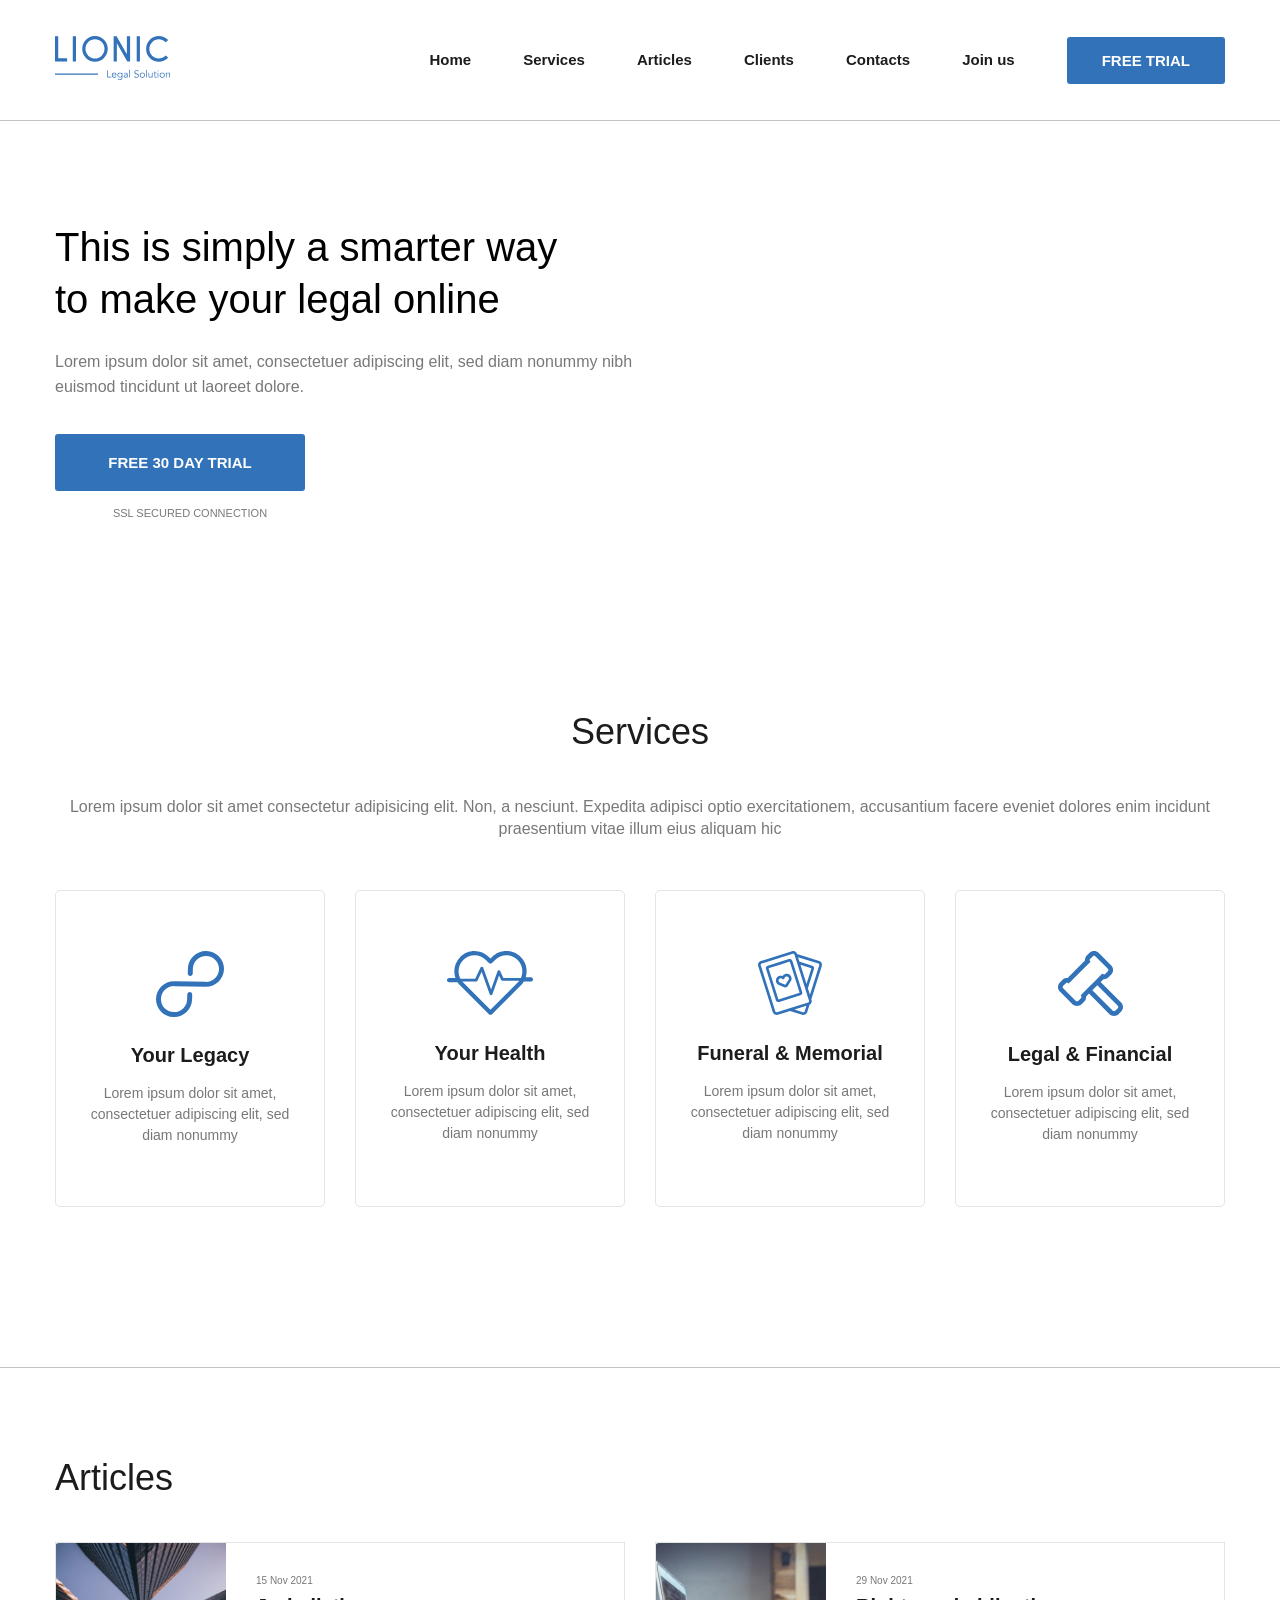
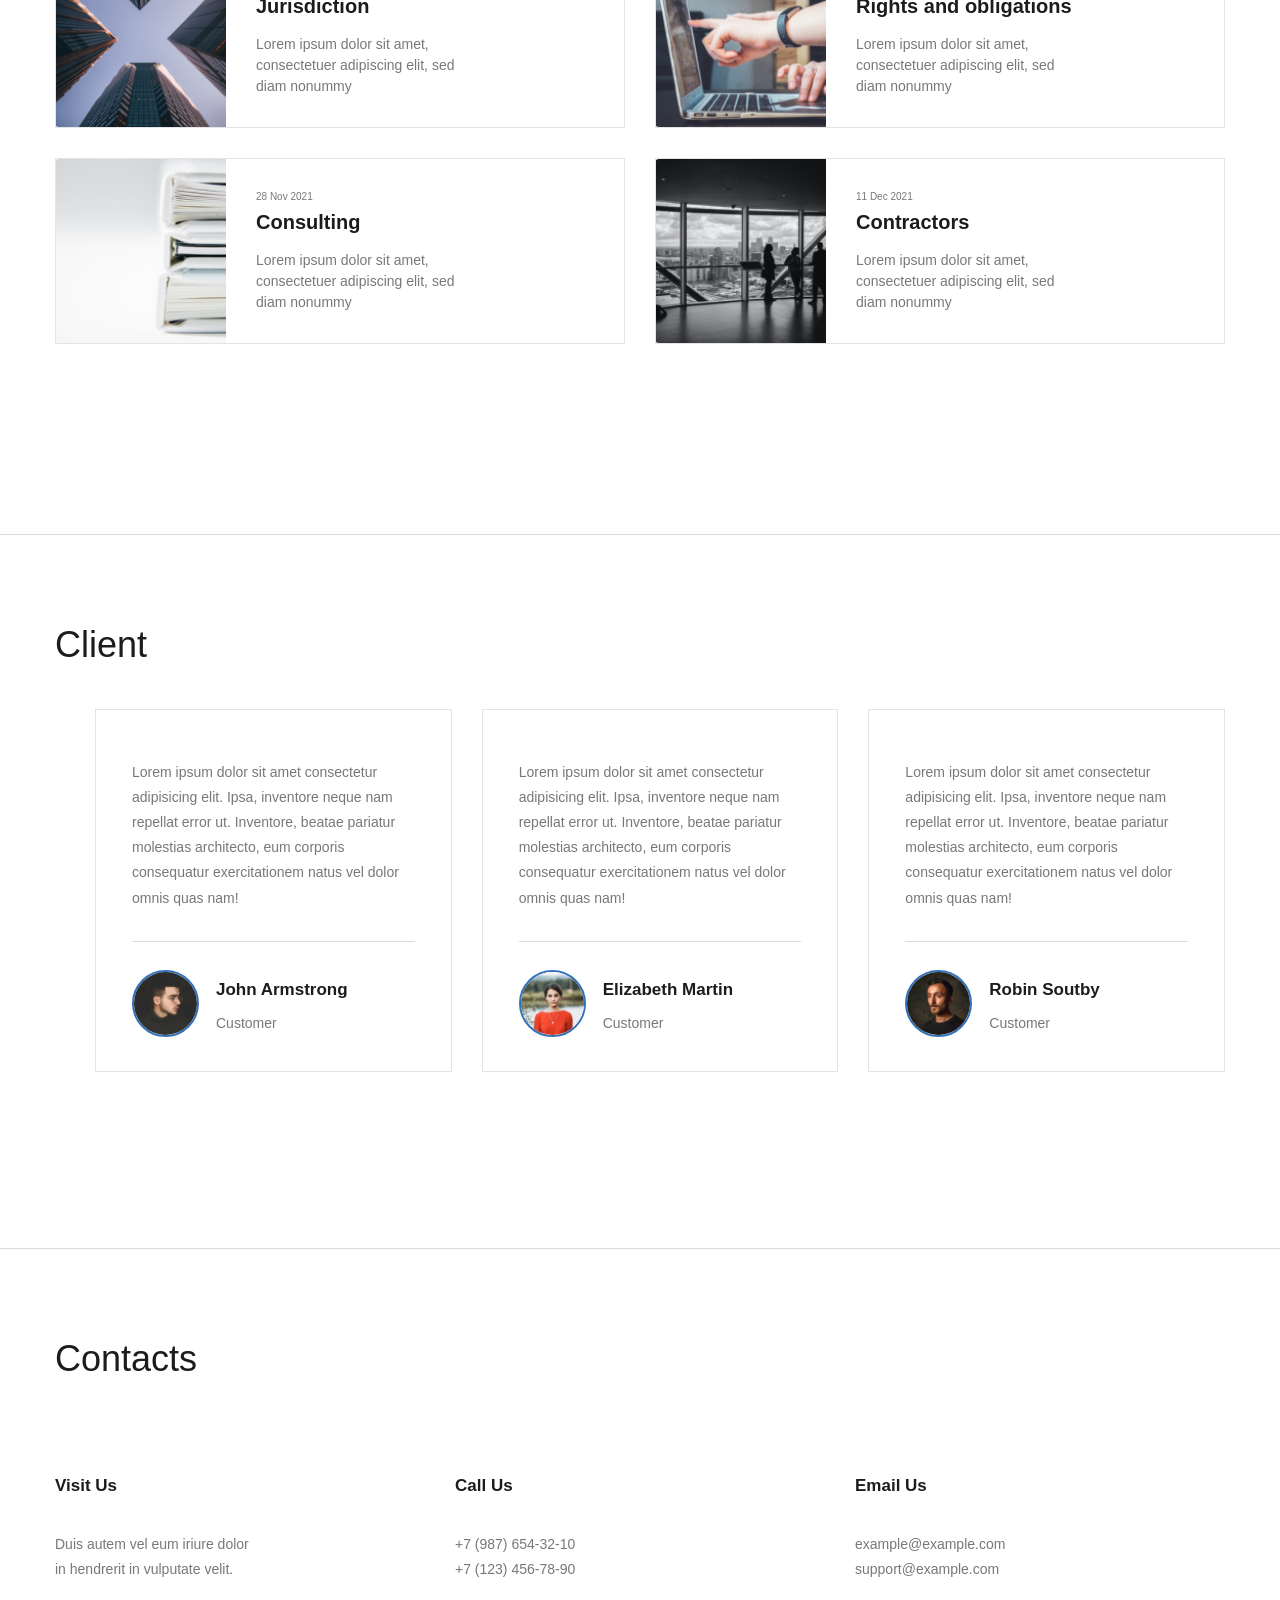
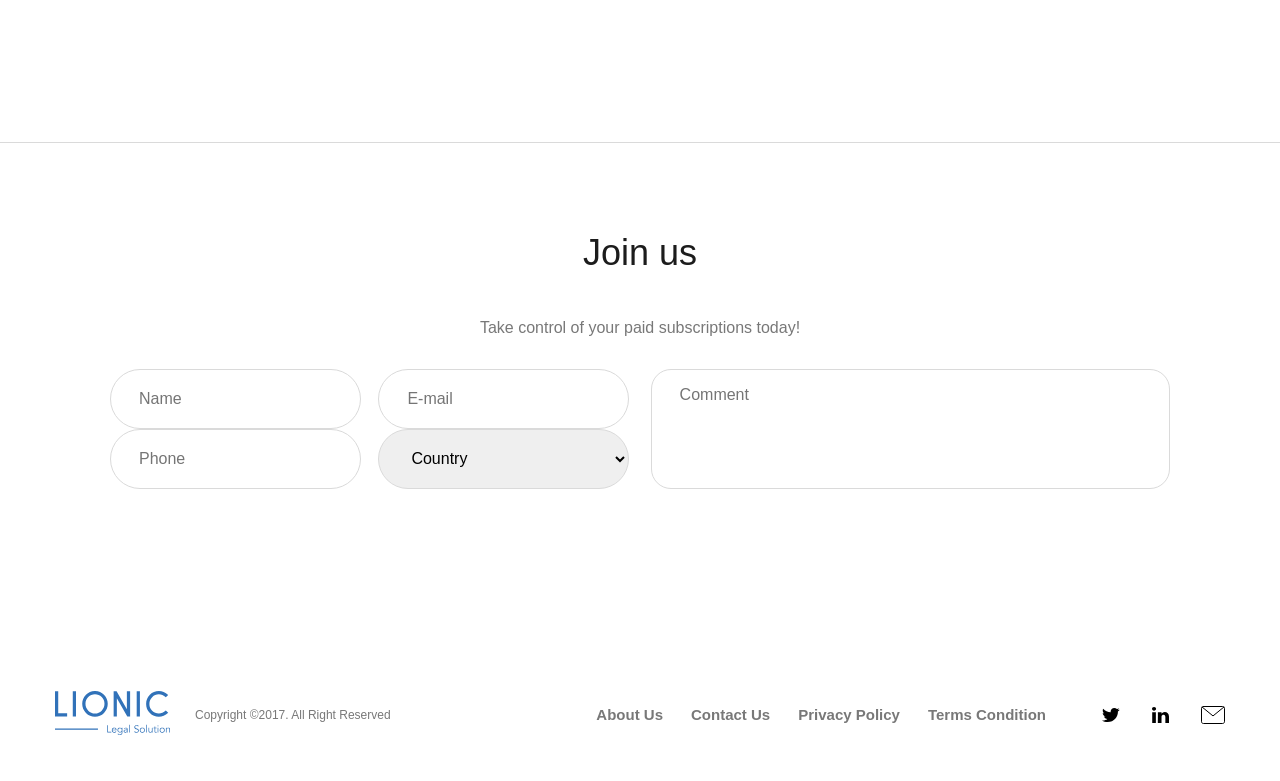
==== Train/index.html @ 3f753e16 "Added train files" ====
<!DOCTYPE html>
<html lang="en">
<head>
    <meta charset="UTF-8">
    <meta http-equiv="X-UA-Compatible" content="IE=edge">
    <meta name="viewport" content="width=device-width, initial-scale=1.0">
    <title>Lionic</title>
    <link rel="stylesheet" href="css/normalize.css">
    <link rel="stylesheet" href="css/style.css">
</head>
<body>
    <header class="header">
        <div class="container flex header-container">
            <a href="#" class="header-logo">
                <img src="img/logo.svg" class="header-logo" alt="logo">
            </a>

            <nav class="header-nav">
                <ul class="header-list list-reset flex">
                    <li class="header-list-item">
                        <a href="#" class="header-link">
                            Home 
                        </a>
                    </li>

                    <li class="header-list-item">
                        <a href="#services" class="header-link">
                            Services
                        </a>
                    </li>

                    <li class="header-list-item">
                        <a href="#articles" class="header-link">
                            Articles
                        </a>
                    </li>

                    <li class="header-list-item">
                        <a href="#clients" class="header-link">
                            Clients 
                        </a>
                    </li>

                    <li class="header-list-item">
                        <a href="#contacts" class="header-link">
                            Contacts 
                        </a>
                    </li>

                    <li class="header-list-item">
                        <a href="#join-us" class="header-link">
                            Join us
                        </a>
                    </li>
                </ul>
            </nav>

            <button class="btn header-btn btn-reset">
                Free trial
            </button>
        </div>
    </header>

    <main class="main">
        <section id="hero" class="hero">
            <div class="container">
                <div class="hero-content flex">
                    <h1 class="hero-title">
                        This is&nbsp;simply a&nbsp;smarter way to&nbsp;make your legal online
                    </h1>

                    <p class="hero-descr">
                        Lorem ipsum dolor sit amet, consectetuer adipiscing elit, sed diam nonummy nibh euismod tincidunt ut&nbsp;laoreet dolore.
                    </p>

                    <div class="hero-wrapper flex">
                        <button class="btn hero-btn btn-reset">
                            FREE 30&nbsp;DAY TRIAL
                        </button>

                        <span class="hero-secure">
                            SSL secured connection
                        </span>
                    </div>
                </div>
            </div>
        </section>

        <section id="services" class="services secttion-offset">
            <div class="container">
                <h2 class="section-title services-title">
                    Services
                </h2>

                <p class="section-descr services-descr">
                    Lorem ipsum dolor sit amet consectetur adipisicing elit. Non, a nesciunt. Expedita adipisci optio exercitationem, accusantium facere eveniet dolores enim incidunt praesentium vitae illum eius aliquam hic
                </p>

                <ul class="list-reset flex services-items">
                    <li class="services-item flex">
                        <svg class="services-item-icon" width="68" height="66" viewBox="0 0 68 66" fill="none" xmlns="http://www.w3.org/2000/svg">
                            <path d="M50.393 0.00398661C40.438 -0.212013 32.146 7.63799 31.9 17.512L31.776 22.483C31.742 23.839 32.833 24.973 34.2 25.003C35.567 25.032 36.713 23.947 36.746 22.591L36.871 17.62C37.049 10.471 43.062 4.77799 50.271 4.93399C57.478 5.09099 63.201 11.038 63.023 18.187C62.844 25.335 56.831 31.029 49.623 30.872L18.5 30.197C8.54499 29.981 0.252987 37.831 0.00698678 47.705C-0.240013 57.579 7.65099 65.78 17.607 65.995C27.562 66.211 35.854 58.362 36.1 48.488L36.223 43.572C36.257 42.215 35.166 41.082 33.799 41.052C32.432 41.022 31.286 42.108 31.252 43.464L31.129 48.38C30.951 55.529 24.938 61.222 17.729 61.066C10.522 60.909 4.79899 54.962 4.97699 47.813C5.15599 40.664 11.169 34.971 18.377 35.127L49.5 35.802C59.456 36.018 67.747 28.169 67.994 18.295C68.24 8.41999 60.349 0.219987 50.394 0.00498661L50.393 0.00398661Z" />
                        </svg>

                        <h3 class="services-item-title">
                            Your Legacy
                        </h3>

                        <p class="services-item-descr">
                            Lorem ipsum dolor sit amet, consectetuer adipiscing elit, sed diam nonummy
                        </p>
                    </li>

                    <li class="services-item flex">
                        <svg class="services-item-icon" width="86" height="64" viewBox="0 0 86 64" fill="none" xmlns="http://www.w3.org/2000/svg">
                            <path d="M79.622 20.272C79.622 22.336 79.316 24.352 78.726 26.27H83.868C85.045 26.27 86 27.227 86 28.406C86 29.586 85.045 30.541 83.868 30.541H77.47C77.268 30.541 77.073 30.513 76.888 30.461C76.0053 31.9743 74.9311 33.3675 73.692 34.606L44.972 63.374C44.7741 63.5725 44.539 63.73 44.2802 63.8375C44.0213 63.9449 43.7438 64.0002 43.4635 64.0002C43.1832 64.0002 42.9057 63.9449 42.6468 63.8375C42.388 63.73 42.1529 63.5725 41.955 63.374L13.233 34.606C12.1963 33.5688 11.2752 32.422 10.486 31.186C10.315 31.23 10.136 31.254 9.95 31.254H2.132C1.85176 31.2537 1.57431 31.1983 1.31551 31.0908C1.0567 30.9833 0.821595 30.8259 0.623621 30.6276C0.425646 30.4292 0.268677 30.1938 0.161676 29.9348C0.0546755 29.6758 -0.000261829 29.3983 9.38171e-07 29.118C9.38171e-07 27.938 0.955001 26.982 2.132 26.982H8.447C5.965 19.861 7.56 11.618 13.233 5.93801C15.1066 4.05015 17.3363 2.55313 19.793 1.5338C22.2497 0.514473 24.8843 -0.00687342 27.544 1.15198e-05C32.95 1.15198e-05 38.034 2.10901 41.856 5.93801L43.463 7.54701L45.07 5.93701C46.9438 4.04921 49.1737 2.55231 51.6306 1.53315C54.0874 0.513987 56.7222 -0.0071368 59.382 1.15198e-05C62.0417 -0.00681806 64.6763 0.514553 67.133 1.53388C69.5896 2.55321 71.8194 4.0502 73.693 5.93801C75.5791 7.8172 77.0741 10.0515 78.0918 12.5117C79.1094 14.972 79.6295 17.6096 79.622 20.272ZM70.678 8.95701C69.1987 7.46697 67.4383 6.28548 65.4989 5.48108C63.5595 4.67667 61.4796 4.26536 59.38 4.27101C57.2807 4.26563 55.2012 4.67706 53.2622 5.48146C51.3231 6.28586 49.563 7.46721 48.084 8.95701L44.969 12.077C44.7713 12.2754 44.5364 12.4329 44.2777 12.5403C44.019 12.6478 43.7416 12.7031 43.4615 12.7031C43.1814 12.7031 42.904 12.6478 42.6453 12.5403C42.3866 12.4329 42.1517 12.2754 41.954 12.077L38.84 8.95701C37.3608 7.46718 35.6005 6.28582 33.6613 5.48142C31.7221 4.67703 29.6424 4.26561 27.543 4.27101C25.4437 4.26546 23.3642 4.67682 21.4251 5.48123C19.486 6.28564 17.7259 7.46708 16.247 8.95701C11.173 14.04 10.232 21.718 13.425 27.763H28.236L33.538 16.479C33.783 15.959 34.277 15.634 34.891 15.663C35.1717 15.6764 35.4421 15.7726 35.6681 15.9396C35.8942 16.1065 36.0657 16.3367 36.161 16.601L44.051 38.487L50.542 20.168C50.6364 19.9007 50.8086 19.6678 51.0365 19.4992C51.2643 19.3306 51.5374 19.2341 51.8206 19.2221C52.1038 19.21 52.3842 19.283 52.6255 19.4316C52.8669 19.5802 53.0583 19.7977 53.175 20.056L56.351 27.051H73.852C76.612 21.125 75.554 13.842 70.677 8.95701H70.678ZM16.248 31.586L43.463 58.844L70.678 31.586C71.2253 31.038 71.7323 30.4512 72.195 29.83H55.736C55.179 29.83 54.373 29.573 54.143 29.064L52.046 24.444L45.404 43.189C45.204 43.755 44.67 44.135 44.069 44.136H44.066C43.466 44.136 42.933 43.76 42.729 43.196L34.653 20.798L30.426 29.794C30.192 30.292 29.99 30.541 29.439 30.541H15.293C15.593 30.901 15.912 31.249 16.248 31.586Z" />
                        </svg>
                            
                        <h3 class="services-item-title">
                            Your Health
                        </h3>

                        <p class="services-item-descr">
                            Lorem ipsum dolor sit amet, consectetuer adipiscing elit, sed diam nonummy
                        </p>
                    </li>

                    <li class="services-item flex">
                        <svg class="services-item-icon" width="64" height="64" viewBox="0 0 64 64" fill="none" xmlns="http://www.w3.org/2000/svg">
                            <path d="M63.8101 15.073L53.3321 48.146L53.5791 48.926C53.7393 49.4264 53.7986 49.9537 53.7536 50.4772C53.7086 51.0008 53.5603 51.5102 53.3171 51.976C52.9241 52.732 52.3171 53.329 51.5701 53.704L51.5611 53.737L49.1941 61.207C48.8722 62.2171 48.1632 63.0585 47.2223 63.5469C46.2815 64.0354 45.1853 64.131 44.1741 63.813L32.0001 59.957L19.8261 63.813C18.8148 64.131 17.7187 64.0354 16.7778 63.5469C15.8369 63.0585 15.1279 62.2171 14.8061 61.207L0.188058 15.074C0.0280711 14.5735 -0.0310613 14.0462 0.0140824 13.5227C0.0592262 12.9991 0.20775 12.4897 0.451058 12.024C0.69167 11.5566 1.02267 11.1416 1.42487 10.8031C1.82706 10.4646 2.29245 10.2093 2.79406 10.052L33.9431 0.187C34.9542 -0.131631 36.0504 -0.0363451 36.9915 0.451969C37.9325 0.940283 38.6415 1.78178 38.9631 2.792L39.0401 3.034C39.0491 3.036 39.0581 3.037 39.0661 3.04L61.2061 10.053C61.7073 10.2103 62.1723 10.4654 62.5743 10.8035C62.9763 11.1417 63.3073 11.5561 63.5481 12.023C64.0401 12.973 64.1331 14.055 63.8101 15.073ZM48.4441 54.75L36.4161 58.559L44.9781 61.271C45.3153 61.3777 45.6811 61.3463 45.9951 61.1835C46.3092 61.0208 46.5458 60.7401 46.6531 60.403L48.4441 54.75ZM51.0371 49.732L36.4211 3.598C36.3142 3.26106 36.078 2.98029 35.7644 2.81736C35.4507 2.65442 35.0852 2.62264 34.7481 2.729L3.60006 12.595C3.26006 12.702 2.98306 12.935 2.81906 13.252C2.73787 13.4073 2.68829 13.5771 2.67319 13.7517C2.65808 13.9263 2.67775 14.1021 2.73106 14.269L17.3471 60.402C17.5691 61.103 18.3201 61.492 19.0211 61.271L31.5611 57.299C31.5891 57.289 31.6171 57.279 31.6461 57.272L50.1691 51.405C50.5091 51.298 50.7861 51.065 50.9491 50.748C51.1141 50.432 51.1451 50.071 51.0371 49.731V49.732ZM48.4971 32.885L53.4461 17.265L42.4451 13.781L48.4971 32.885ZM61.1801 13.25C61.0998 13.0945 60.9896 12.9565 60.8557 12.8439C60.7218 12.7313 60.567 12.6464 60.4001 12.594L40.0231 6.14L41.4691 10.701C41.5571 10.711 41.6451 10.729 41.7321 10.757L54.2501 14.722C54.5841 14.8269 54.894 14.9969 55.1619 15.2223C55.4299 15.4477 55.6505 15.7239 55.8111 16.035C55.9734 16.3456 56.0726 16.6852 56.1028 17.0344C56.133 17.3835 56.0937 17.7352 55.9871 18.069L49.8951 37.297L51.9331 43.731L61.2681 14.267C61.3751 13.927 61.3441 13.567 61.1801 13.25ZM30.9401 23.336C31.5152 23.6323 32.0259 24.0398 32.4425 24.5349C32.8591 25.0299 33.1733 25.6027 33.3671 26.22C33.5725 26.8654 33.633 27.5483 33.5443 28.2198C33.4557 28.8913 33.22 29.535 32.8541 30.105L29.6411 35.126C29.3916 35.5142 29.0489 35.8336 28.6441 36.0552C28.2393 36.2767 27.7855 36.3932 27.3241 36.394C26.9701 36.394 26.6161 36.326 26.2841 36.19L20.7651 33.936C20.1378 33.6806 19.5745 33.29 19.1154 32.792C18.6563 32.2941 18.3127 31.701 18.1091 31.055C17.9119 30.4388 17.8389 29.7897 17.8943 29.1451C17.9498 28.5006 18.1326 27.8734 18.4321 27.3C18.7284 26.7249 19.1359 26.2142 19.631 25.7976C20.126 25.3811 20.6988 25.0668 21.3161 24.873C22.3839 24.5378 23.5338 24.5745 24.5781 24.977C25.1998 24.0462 26.1189 23.3539 27.1851 23.013C27.8013 22.8161 28.4504 22.7433 29.0949 22.7987C29.7394 22.8541 30.3665 23.0368 30.9401 23.336ZM30.8251 27.025C30.7361 26.742 30.5919 26.4795 30.4009 26.2526C30.2098 26.0257 29.9757 25.8389 29.7121 25.703C29.4491 25.5656 29.1615 25.4818 28.8659 25.4564C28.5703 25.431 28.2726 25.4645 27.9901 25.555C27.6178 25.6716 27.2823 25.8833 27.0168 26.1692C26.7513 26.455 26.565 26.8051 26.4761 27.185C26.4221 27.4083 26.3114 27.6139 26.1547 27.7819C25.998 27.9499 25.8006 28.0747 25.5816 28.1441C25.3626 28.2135 25.1294 28.2251 24.9045 28.178C24.6797 28.1309 24.4708 28.0265 24.2981 27.875C24.0064 27.6158 23.6523 27.4371 23.2705 27.3565C22.8888 27.2758 22.4926 27.296 22.1211 27.415C21.838 27.5042 21.5755 27.6487 21.3488 27.8401C21.122 28.0315 20.9355 28.266 20.8001 28.53C20.6627 28.793 20.5789 29.0806 20.5535 29.3762C20.5281 29.6718 20.5616 29.9694 20.6521 30.252C20.8271 30.805 21.2371 31.249 21.7751 31.469L27.2931 33.723C27.3114 33.731 27.3322 33.7317 27.3511 33.725C27.3696 33.7194 27.3856 33.7074 27.3961 33.691L30.6091 28.669C30.9231 28.179 31.0021 27.581 30.8261 27.027L30.8251 27.025ZM44.1721 40.932C44.2788 41.2656 44.3183 41.6171 44.2882 41.966C44.2582 42.315 44.1592 42.6545 43.9971 42.965C43.8365 43.2764 43.6158 43.5529 43.3477 43.7785C43.0796 44.004 42.7694 44.1742 42.4351 44.279L21.2401 50.994C20.5659 51.2062 19.835 51.1426 19.2077 50.817C18.5803 50.4914 18.1076 49.9305 17.8931 49.257L8.01306 18.07C7.90624 17.7362 7.8667 17.3846 7.89674 17.0355C7.92678 16.6863 8.0258 16.3466 8.18806 16.036C8.34862 15.7249 8.56923 15.4487 8.83717 15.2233C9.1051 14.9979 9.41503 14.8279 9.74906 14.723L30.9451 8.009C31.6194 7.79619 32.3506 7.85955 32.9782 8.18519C33.6059 8.51083 34.0788 9.07215 34.2931 9.746L44.1721 40.932ZM41.6301 41.737L31.7501 10.551L21.9781 13.645L10.5531 17.264L20.4331 48.45L41.6301 41.737Z" />
                        </svg>

                        <h3 class="services-item-title">
                            Funeral &amp;&nbsp;Memorial                        
                        </h3>

                        <p class="services-item-descr">
                            Lorem ipsum dolor sit amet, consectetuer adipiscing elit, sed diam nonummy
                        </p>
                    </li>

                    <li class="services-item flex">
                        <svg class="services-item-icon" width="65" height="65" viewBox="0 0 65 65" fill="none" xmlns="http://www.w3.org/2000/svg">
                            <path d="M63.131 51.506C64.3269 52.7045 64.9985 54.3285 64.9985 56.0215C64.9985 57.7146 64.3269 59.3385 63.131 60.537L60.54 63.13C59.9482 63.7249 59.2442 64.1965 58.4689 64.5175C57.6935 64.8385 56.8622 65.0025 56.023 65C55.184 65.0024 54.3529 64.8384 53.5777 64.5174C52.8025 64.1964 52.0987 63.7249 51.507 63.13L30.988 42.613L28.126 45.475C28.2028 46.397 28.077 47.3246 27.7574 48.1928C27.4378 49.061 26.9322 49.8488 26.276 50.501L23.55 53.227C22.9583 53.8218 22.2545 54.2934 21.4793 54.6143C20.7042 54.9353 19.873 55.0994 19.034 55.097C18.1952 55.0993 17.3642 54.9352 16.5892 54.6142C15.8142 54.2932 15.1106 53.8217 14.519 53.227L1.86503 40.575C0.66925 39.3767 -0.00231934 37.7529 -0.00231934 36.06C-0.00231934 34.3671 0.66925 32.7434 1.86503 31.545L4.59103 28.819C5.24326 28.1629 6.03107 27.6573 6.89928 27.3377C7.76748 27.0182 8.69507 26.8923 9.61703 26.969L26.97 9.61902C26.8953 8.69769 27.0219 7.77112 27.341 6.90358C27.6601 6.03605 28.1641 5.24832 28.818 4.59502L31.543 1.87002C32.1347 1.27539 32.8383 0.803958 33.6133 0.48298C34.3883 0.162003 35.2192 -0.00214761 36.058 2.1214e-05C37.764 2.1214e-05 39.368 0.664021 40.574 1.87002L53.227 14.522C54.4226 15.7205 55.094 17.3442 55.094 19.037C55.094 20.7298 54.4226 22.3536 53.227 23.552L50.502 26.278C49.8497 26.9342 49.0617 27.4398 48.1933 27.7594C47.3249 28.079 46.3972 28.2048 45.475 28.128L42.613 30.99L63.131 51.506ZM31.164 35.784L35.783 31.165L39.243 27.705L44.398 22.551L44.798 22.951C45.126 23.279 45.556 23.443 45.986 23.443C46.416 23.443 46.846 23.279 47.175 22.951L49.9 20.226C50.0561 20.07 50.1798 19.8848 50.2643 19.681C50.3487 19.4771 50.3922 19.2587 50.3922 19.038C50.3922 18.8174 50.3487 18.5989 50.2643 18.3951C50.1798 18.1912 50.0561 18.006 49.9 17.85L37.246 5.19702C37.0901 5.04084 36.905 4.91699 36.7011 4.83256C36.4972 4.74813 36.2787 4.70479 36.058 4.70502C35.628 4.70502 35.198 4.86902 34.87 5.19702L32.144 7.92202C31.9879 8.07804 31.864 8.26332 31.7794 8.46725C31.6949 8.67118 31.6514 8.88977 31.6514 9.11052C31.6514 9.33128 31.6949 9.54987 31.7794 9.7538C31.864 9.95773 31.9879 10.143 32.144 10.299L32.544 10.699L10.694 32.546L10.294 32.146C10.1381 31.9898 9.95296 31.866 9.74909 31.7816C9.54523 31.6971 9.32669 31.6538 9.10603 31.654C8.67603 31.654 8.24603 31.818 7.91803 32.146L5.19303 34.87C5.03701 35.026 4.91325 35.2112 4.82881 35.4151C4.74437 35.6189 4.70091 35.8374 4.70091 36.058C4.70091 36.2787 4.74437 36.4971 4.82881 36.701C4.91325 36.9048 5.03701 37.09 5.19303 37.246L17.846 49.9C18.174 50.228 18.604 50.392 19.034 50.392C19.464 50.392 19.894 50.228 20.223 49.9L22.948 47.175C23.1042 47.019 23.2281 46.8337 23.3126 46.6298C23.3971 46.4259 23.4407 46.2073 23.4407 45.9865C23.4407 45.7658 23.3971 45.5472 23.3126 45.3433C23.2281 45.1393 23.1042 44.954 22.948 44.798L22.548 44.398L27.703 39.244L31.164 35.784ZM59.804 54.834L39.285 34.317L34.315 39.287L54.835 59.803C55.162 60.131 55.593 60.295 56.023 60.295C56.453 60.295 56.883 60.131 57.211 59.803L59.804 57.21C59.9601 57.054 60.0838 56.8688 60.1683 56.665C60.2527 56.4611 60.2962 56.2427 60.2962 56.022C60.2962 55.8014 60.2527 55.5829 60.1683 55.3791C60.0838 55.1752 59.9601 54.99 59.804 54.834Z" />
                        </svg>

                        <h3 class="services-item-title">
                            Legal &amp;&nbsp;Financial                        
                        </h3>

                        <p class="services-item-descr">
                            Lorem ipsum dolor sit amet, consectetuer adipiscing elit, sed diam nonummy
                        </p>
                    </li>
                </ul>
            </div>
        </section>

        <section id="articles" class="articles section-offset">
            <div class="container">
                <h2 class="section-title articles-title">
                    Articles
                </h2>
                <ul class="articles-list list-reset flex">
                    <li class="articles-item">
                        <article class="blog-preview flex">
                            <a href="#" class="blog-preview-link">
                                <img src="img/blog-1.jpg" alt="Blog photo 1" class="blog-preview-image">
                                <div class="blog-preview-text">
                                    <time class="blog-preview-time" datetime="2021-11-15 19:30">
                                        15 Nov 2021
                                    </time>
                                    <h3 class="blog-review-title">
                                        Jurisdiction
                                    </h3>
                                    <p class="blog-review-desc">
                                        Lorem ipsum dolor sit amet, consectetuer adipiscing elit, sed diam nonummy
                                    </p>
                                </div>
                            </a>
                        </article>
                    </li>

                    <li class="articles-item">
                        <article class="blog-preview flex">
                            <a href="#" class="blog-preview-link">
                                <img src="img/blog-2.jpg" alt="Blog photo 2" class="blog-preview-image">
                                <div class="blog-preview-text">
                                    <time class="blog-preview-time" datetime="2021-11-15 19:30">
                                        29 Nov 2021
                                    </time>
                                    <h3 class="blog-review-title">
                                        Rights and obligations
                                    </h3>
                                    <p class="blog-review-desc">
                                        Lorem ipsum dolor sit amet, consectetuer adipiscing elit, sed diam nonummy
                                    </p>
                                </div>
                            </a>
                        </article>
                    </li>

                    <li class="articles-item">
                        <article class="blog-preview flex">
                            <a href="#" class="blog-preview-link">                  
                                <img src="img/blog-3.jpg" alt="Blog photo 3" class="blog-preview-image">
                                <div class="blog-preview-text">
                                    <time class="blog-preview-time" datetime="2021-11-15 19:30">
                                        28 Nov 2021
                                    </time>
                                    <h3 class="blog-review-title">
                                        Consulting
                                    </h3>
                                    <p class="blog-review-desc">
                                        Lorem ipsum dolor sit amet, consectetuer adipiscing elit, sed diam nonummy
                                    </p>
                                </div>
                            </a>
                        </article>
                    </li>

                    <li class="articles-item">
                        <article class="blog-preview flex">
                            <a href="#" class="blog-preview-link">
                                <img src="img/blog-4.jpg" alt="Blog photo 4" class="blog-preview-image">
                                <div class="blog-preview-text">
                                    <time class="blog-preview-time" datetime="2021-11-15 19:30">
                                        11 Dec 2021 
                                    </time>
                                    <h3 class="blog-review-title">
                                        Contractors
                                    </h3>
                                    <p class="blog-review-desc">
                                        Lorem ipsum dolor sit amet, consectetuer adipiscing elit, sed diam nonummy
                                    </p>
                                </div>
                            </a>
                        </article>
                    </li>
                </ul>
            </div>
        </section>

        <section id="clients" class="clients section-offset">
        <div class="container">
            <h2 class="section-title clients-title">
                Client
            </h2>

            <ul class="clients-list flex">
                <li class="clients-item flex">
                    <p class="clients-item-descr">
                        Lorem ipsum dolor sit amet consectetur adipisicing elit. Ipsa, inventore neque nam repellat error ut. Inventore, beatae pariatur molestias architecto, eum corporis consequatur exercitationem natus vel dolor omnis quas nam!
                    </p>
                    <div class="clients-user flex">
                        <div class="clients-avatar">
                            <img src="img/clients-1.jpg" alt="John Armstrong">
                        </div>
                        <div class="clients-text">
                            <div class="clients-name">
                                John Armstrong
                            </div>
                            <span class="clients-post">
                                Customer
                            </span>
                        </div>
                    </div>
                </li>

                <li class="clients-item flex">
                    <p class="clients-item-descr">
                        Lorem ipsum dolor sit amet consectetur adipisicing elit. Ipsa, inventore neque nam repellat error ut. Inventore, beatae pariatur molestias architecto, eum corporis consequatur exercitationem natus vel dolor omnis quas nam!
                    </p>
                    <div class="clients-user flex">
                        <div class="clients-avatar">
                            <img src="img/clients-2.jpg" alt="Elizabeth Martin">
                        </div>
                        <div class="clients-text">
                            <div class="clients-name">
                                Elizabeth Martin
                            </div>
                            <span class="clients-post">
                                Customer
                            </span>
                        </div>
                    </div>
                </li>

                <li class="clients-item flex">
                    <p class="clients-item-descr">
                        Lorem ipsum dolor sit amet consectetur adipisicing elit. Ipsa, inventore neque nam repellat error ut. Inventore, beatae pariatur molestias architecto, eum corporis consequatur exercitationem natus vel dolor omnis quas nam!
                    </p>
                    <div class="clients-user flex">
                        <div class="clients-avatar">
                            <img src="img/clients-3.jpg" alt="Robin Soutby">
                        </div>
                        <div class="clients-text">
                            <div class="clients-name">
                                Robin Soutby
                            </div>
                            <span class="clients-post">
                                Customer
                            </span>
                        </div>
                    </div>
                </li>
            </ul>
        </div>
        </section>

        <section id="contacts" class="contacts section-offset">
            <div class="container">
                <h2 class="section-title contacts-title">
                    Contacts
                </h2>
                <address class="contacts-address">
                    <ul class="contact-list list-reset flex">
                        <li class="contacts-item contacts-item-address flex"> 
                            <strong class="contacts-item-caption">
                                Visit Us 
                            </strong>
                            <p class="contacts-item-text">
                                Duis autem vel eum iriure dolor in&nbsp;hendrerit in&nbsp;vulputate velit.
                            </p>
                        </li>

                        <li class="contacts-item contacts-item-phone flex"> 
                            <strong class="contacts-item-caption">
                                Call Us
                            </strong>
                            <a href="tel:+79876543210" class="contacts-item-link">
                                +7 (987) 654-32-10
                            </a>
                            <a href="tel:+71234567890" class="contacts-item-link">
                                +7 (123) 456-78-90
                            </a>
                        </li>

                        <li class="contacts-item contacts-item-mail flex"> 
                            <strong class="contacts-item-caption">
                                Email Us
                            </strong>
                            <a href="mailto:example@example.com" class="contacts-item-link">
                                example@example.com
                            </a>
                            <a href="mailto:support@example.com" class="contacts-item-link">
                                support@example.com
                            </a>
                        </li>
                    </ul>
                </address>
            </div>
        </section>

        <section id="join-us" class="join-us section-offset">
            <div class="container">
                <h2 class="section-title join-us-title">Join us</h2>
                <p class="section-descr join-us-descr">Take control of your paid subscriptions today!</p>
                <form action="https://jsonplaceholder.typicode.com/posts" method="POST" class="form">
                    <div class="form-top">
                        <div class="form-left">
                            <input class="form-input" type="text" name="name" placeholder="Name" required>
                            <input class="form-input" type="email" name="email" placeholder="E-mail" required>
                            <input class="form-input" type="tel" name="phone" placeholder="Phone" required>
                            <select class="form-select" name="country">
                                <option value="Country" disabled selected>Country</option>
                                <option value="United Kingdom"> United Kingdom</option>
                                <option value="United States">United States</option>
                                <option value="France">France</option>
                                <option value="Germany">Germany</option>
                                <option value="Spain">Spain</option>
                                <option value="Estonia">Estonia</option>
                            </select>
                        </div>
                        <div class="form-right">
                            <textarea class="form-textarea" name="comment" placeholder="Comment"></textarea>
                        </div>
                    </div>
                </form>
            </div>
        </section>
    </main>

    <footer class="footer">
        <div class="container flex footer-container"> 
            <a href="#" class="footer-logo-link">
                <img src="img/logo.svg" class="footer-logo-img" alt="logo">
            </a>
            <small class="footer-copyright">Copyright &copy;2017. All Right Reserved</small>
            <nav class="footer-nav">
            <ul class="footer-list list-reset flex">
                <li class="footer-list-item">
                    <a href="#" class="footer-list-link">
                        About Us
                    </a>
                </li>

                <li class="footer-list-item">
                    <a href="#contacts" class="footer-list-link">
                        Contact Us
                    </a>
                </li>

                <li class="footer-list-item">
                    <a href="#" class="footer-list-link">
                        Privacy Policy
                    </a>
                </li>

                <li class="footer-list-item">
                    <a href="#" class="footer-list-link">
                        Terms Condition
                    </a>
                </li>
            </ul>
            </nav>
            <img src="img/twitter-logo.svg" alt="Twitter Logo" class="footer-contacts-logo">
            <img src="img/linkedin-logo.svg" alt="Linkedin Logo" class="footer-contacts-logo">
            <img src="img/mail-logo.svg" alt="Mail Logo" class="footer-contacts-logo">
        </div>
    </footer>
</body>
</html>
---- Train/css/style.css ----
html{
    box-sizing: border-box;
}

*,
*::before,
*::after{
    box-sizing: inherit;
}

a {
    color: inherit;
    text-decoration: none;
}

img{
    max-width: 100%;
}

@font-face {
    font-family: "OpenSans";
    src: local("OpenSans-Regular"), 
        url("/fonts/OpenSansRegular.woff") format("woff"),
        url("/fonts/OpenSansRegular.woff2") format("woff2");
    font-weight: 400;
    font-style: normal;
    font-display: swap;
}

@font-face {
    font-family: "OpenSans";
    src: local("OpenSans-Light"), 
        url("/fonts/OpenSansLight.woff") format("woff"),
        url("/fonts/OpenSansLight.woff2") format("woff2");
    font-weight: 300;
    font-style: normal;
    font-display: swap;
}

@font-face {
    font-family: "OpenSans";
    src: local("OpenSans-SemiBold"), 
        url("/fonts/OpenSansSemiBold.woff") format("woff"),
        url("/fonts/OpenSansSemiBold.woff2") format("woff2");
    font-weight: 600;
    font-style: normal;
    font-display: swap;
}

body{
    min-width: 1200px;
    font-family: "OpenSans", sans-serif;
    font-weight: 400;
}

.list-reset{
    margin: 0;
    padding: 0;
    list-style: none;
}

.btn-reset{
    padding: 0;
    border: 0;
    background-color: transparent;
    cursor: pointer;
}

.flex{
    display: flex;
}

.container{
    width: 1200px;
    padding: 0 15px;
    margin: 0 auto;
}

.section-title{
    margin: 0;
    margin-bottom: 40px;
    font-size: 36px;
    font-weight: 300;
    line-height: 130%;
    color: #1c1c1c;
}

.section-descr{
    margin: 0;
    margin-bottom: 50px;
    font-size: 16px;
    line-height: 22px;
    color: #787878;
}

.section-offset{
    padding-top: 87px;
    padding-bottom: 160px;
}

.header{
    padding: 36px 0;
    border-bottom: 1px solid #c4c4c4;
    background-color: #fff;
}

.header-link{
    position: relative;
    font-weight: 600;
    color: #1c1c1c;
    font-size: 15px;
}

.header-link:focus{
    outline: 1px solid #71A7E2;
    outline-offset: 2px;
}

.header-link:hover{
    color: #71A7E2;
}

.header-link::after{
    content: "";
    position: absolute;
    left: 0;
    bottom: 0;
    width: 100%;
    height: 2px;
    background-color: #3474BA;
    opacity: 0;
}

.header-link:active{
    color: #3172b9;
    outline: none;
}

.header-link:active::after{
    opacity: 1;
}

.header-container{
    align-items: center;
}

.header-logo{
    margin-right: auto;
}

.header-nav{
    margin-right: 52px;
}

.header-list-item:not(:last-child){
    margin-right: 52px;
}

.btn{
    position: relative;
    outline: none;
    font-weight: 600;
    font-size: 15px;
    text-transform: uppercase;
    padding: 15px 35px;
    background-color: #3172b9;
    color: #fff;
    border-radius: 3px;
}

.btn::after{
    content: "";
    position: absolute;
    top: -3px;
    left: -3px;
    right: -3px;
    bottom: -3px;
    border-radius: inherit;
    border: 1px solid #3172b9;
    outline: none;
    opacity: 0;
}

.btn:focus::after{
    opacity: 1;
}

.btn:hover{
    background-color: #71A7E2;
}

.btn:active{
    background-color: #0E3B6C;
}

.btn:active::after{
    opacity: 0;
}

.hero{
    padding: 100px 0;
    background-image: url("/img/hero-1.png");
    background-repeat: no-repeat;
    background-size: cover;
    margin-bottom: 87px;
}

.hero-content{
    max-width: 50%;
    flex-direction: column;
    align-items: flex-start;
}

.hero-title{
    margin: 0;
    margin-bottom: 25px;
    font-weight: 300;
    font-size: 40px;
    line-height: 130%;
}

.hero-descr{
    margin: 0;
    margin-bottom: 34px;
    font-size: 16px;
    line-height: 155%;
    color: #787878;
}

.hero-wrapper{
    flex-direction: column;
    align-items: center;
}

.hero-btn{
    margin-bottom: 14px;
    min-width: 250px;
    padding-top: 20px;
    padding-bottom: 20px;
    margin-bottom: 14px;
}

.hero-secure{
    font-size: 11px;
    line-height: 155%;
    color: #787878;
    text-transform: uppercase;
    background-image: url('/img/secure.svg');
    background-size: 14px 17px;
    background-repeat: no-repeat;
    background-position: left center;
    padding-left: 20px;
}

.services{
    border-bottom: 1px solid #c4c4c4;
}

.services-title{
    text-align: center;
}

.services-descr{
    text-align: center;
}

.services-items{
    margin-bottom: 160px;
}

.services-item{
    flex-direction: column;
    align-items: center;
    padding: 60px 30px;
    width: 270px;
    border: 1px solid #e4e4e4;
    border-radius: 5px;
}

.services-item:hover{
    border-color: #3172b9;
    background-color: #3172b9;
}

.services-item:not(:nth-child(4n)) {
    margin-right: 30px;
}

.services-item-icon{
    fill: #3172b9;
    margin-bottom: 25px;
}

.services-item:hover .services-item-icon{
    fill: #ffff;
}

.services-item-title{
    margin: 0;
    margin-bottom: 15px;
    font-weight: 600;
    font-size: 20px;
    line-height: 130%;
    color: #1c1c1c;
}

.services-item:hover .services-item-title{
    color: #fff;
}

.services-item-descr{
    margin: 0;
    text-align: center;
    font-weight: 400;
    font-size: 14px;
    line-height: 150%;
    color: #787878;
}

.services-item:hover .services-item-descr{
    color: #fff;
}

.articles{
    border-bottom: 1px solid #dadada;
}

.articles-list{
    flex-wrap: wrap;
}

.articles-item{
    width: 570px;
    margin-bottom: 30px;
}

.articles-item:not(:nth-child(2n)){
    margin-right: 30px;
}

.blog-preview{
    overflow: hidden;
    border: 1px solid #e4e4e4;
}

.blog-preview-image{
    object-fit: cover;
}

.blog-preview-text{
    padding: 30px;
}

.blog-preview-time{
    display: block;
    margin-bottom: 5px;
    font-size: 10px;
    line-height: 150%;
    color: #787878;
}

.blog-review-title{
    margin: 0;
    margin-bottom: 15px;
    font-size: 20px;
    line-height: 130%;
    color: #1c1c1c;
}

.blog-review-desc{
    margin: 0;
    font-size: 14px;
    line-height: 150%;
    color: #787878;
    max-width: 210px;
}

.blog-preview-link{
    display: flex;
    position: relative;
    width: 100%;
}

.blog-preview-link:focus{
    background-color: #71A7E2;
}

.blog-preview-link:focus .blog-review-title{
    color: #fff;
}

.blog-preview-link:focus .blog-review-desc{
    color: #fff;
}

.blog-preview-link:focus .blog-preview-time{
    color: #fff;
}

.blog-preview-link:hover{
    background-color: #3172b9;
}

.blog-preview-link:hover .blog-review-title{
    color: #fff;
}

.blog-preview-link:hover .blog-review-desc{
    color: #fff;
}

.blog-preview-link:hover .blog-preview-time{
    color: #fff;
}

.blog-preview-link:active{
    background-color: #0E3B6C;
}

.blog-preview-link:active .blog-review-title{
    color: #fff;
}

.blog-preview-link:active .blog-review-desc{
    color: #fff;
}

.blog-preview-link:active .blog-preview-time{
    color: #fff;
}

.clients{
    border-bottom: 1px solid #dadada;
}

.clients-item{
    flex-direction: column;
    width: 370px;
    padding: 50px 36px;
    padding-bottom: 30px;
    border: 1px solid #e4e4e4
}

.clients-item:not(:nth-child(3n)){
    margin-right: 30px;
}

.clients-item-descr{
    margin: 0;
    margin-bottom: 30px;
    font-size: 14px;
    line-height: 180%;
    color: #787878;
}

.clients-user{
    margin-top: auto;
    align-items: center;
    border-top: 1px solid #dadada;
    width: 100%;
    padding-top: 28px;
}

.clients-avatar img{
    width: 100%;
    height: 100%;
    border-radius: 100%;
    border: 2px solid #3172b9;
}

.clients-avatar{
    flex-shrink: 0;
    width: 67px;
    margin-right: 17px;
}

.clients-name{
    margin-bottom: 5px;
    font-size: 17px;
    font-weight: 600;
    line-height: 180%;
    color: #1c1c1c;
}

.clients-post{
    font-size: 14px;
    line-height: 180%;
    color: #787878;
}

.contacts{
    border-bottom: 1px solid #dadada;
}

.contacts-address{
    font-style: normal;
}

.contacts-item{
    flex-direction: column;
    width: 370px;
    background-position: left top;
    background-repeat: no-repeat;
    background-size: 29px 29px;
    padding-top: 48px;
}

.contacts-item-address{
    background-image: url('/img/location.svg');
}

.contacts-item-phone{
    background-image: url('/img/phone.svg');
}

.contacts-item-mail{
    background-image: url('/img/mail-logo-black.svg');
}

.contacts-item:not(:nth-child(3n)){
    margin-right: 30px;
}

.contacts-item-caption{
    margin-bottom: 30px;
    font-weight: 600;
    font-size: 17px;
    line-height: 180%;
    color: #1c1c1c;
}

.contacts-item-text{
    margin: 0;
    max-width: 214px;
    font-weight: 400;
    font-size: 14px;
    line-height: 180%;
    color: #787878;
}

.contacts-item-link{
    font-weight: 400;
    font-size: 14px;
    line-height: 180%;
    color: #787878;
}

.contacts-item-link:focus{
    outline: 1px solid #71A7E2;
}

.contacts-item-link:hover{
    color: #71A7E2;
}

.contacts-item-link:active{
    outline: none;
    color: #0E3B6C;
}

.join-us-title{
    text-align: center;
}

.join-us-descr{
    text-align: center;
    margin-bottom: 30px;
}

.form{
    padding-left: 55px;
    padding-right: 55px;
}

.form-input{
    border: 1px solid #dadada;
    border-radius: 50px;
    box-sizing: border-box;
    padding: 16px 28px;
    width: 251px;
    height: 60px;
}

.form-input:focus{
    outline: none;
    border-color: #71A7E2;
    background-color: rgba(113, 167, 226, 0.2);
}

.form-input:hover{
    border-color: #71A7E2;
}

.form-input:active{
    border-color: #0E3B6C;
}

.form-select{
    border: 1px solid #dadada;
    border-radius: 50px;
    box-sizing: border-box;
    padding: 16px 28px;
    width: 251px;
    height: 60px;
}

.form-textarea{
    border: 1px solid #dadada;
    box-sizing: border-box;
    border-radius: 20px;
    resize: none;
    padding: 16px 28px;
    width: 100%;
    height: 100%;
}

.form-top{
    display: flex;
    justify-content: space-between;
}

.form-right{
    width: 49%;
}

.form-left{
    width: 49%;
    display: flex;
    flex-wrap: wrap;
    justify-content: space-between;
}

.footer{
    padding: 42px 0;
}

.footer-container{
    align-items: center;
}

.footer-logo-link{
    margin-right: 25px;
}

.footer-copyright{
    margin-right: auto;
    font-weight: 400;
    font-size: 12px;
    line-height: 16px;
    color: #787878 ;
}

.footer-list-item{
    margin-right: 28px;
    font-weight: 600;
    font-size: 15px;
    line-height: 20px;
    color: #787878;
}

.footer-list-item:last-child{
    margin-right: 56px;
}

.footer-contacts-logo:not(:last-child){
    margin-right: 32px;
}
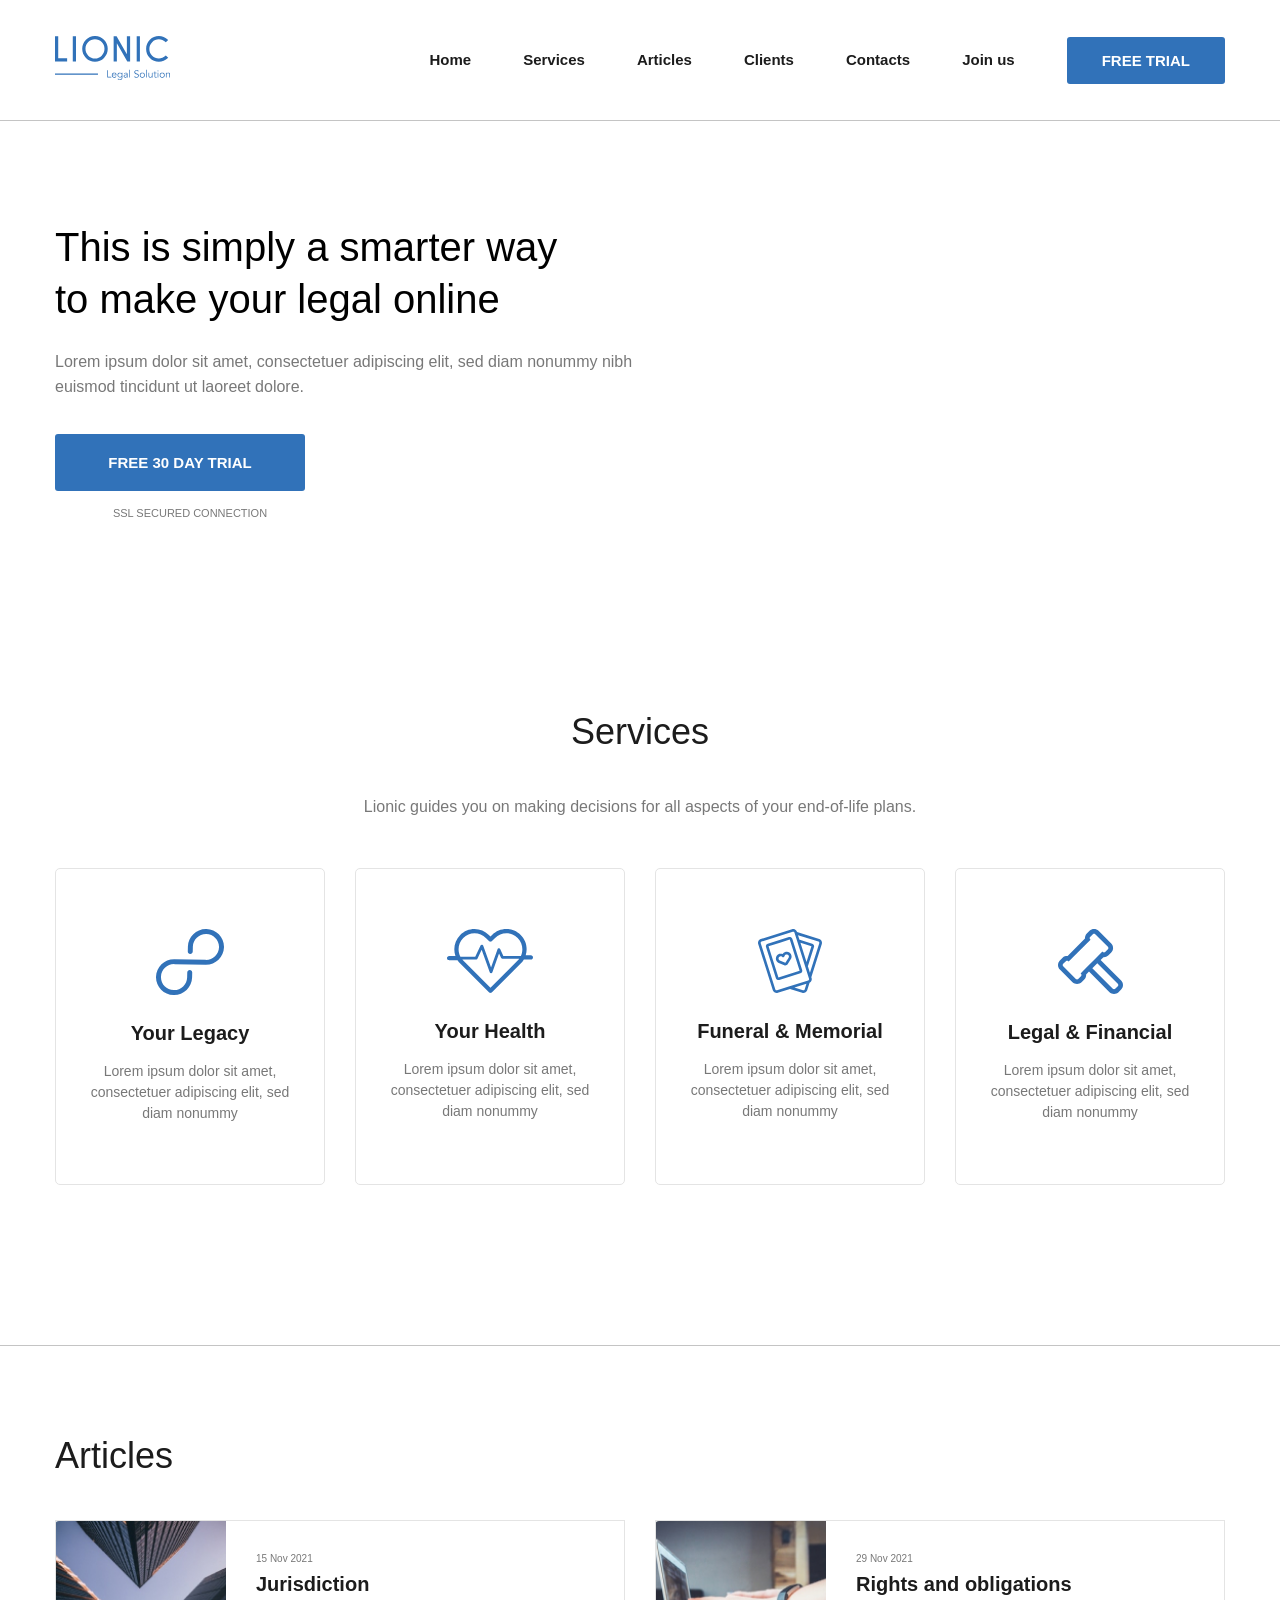
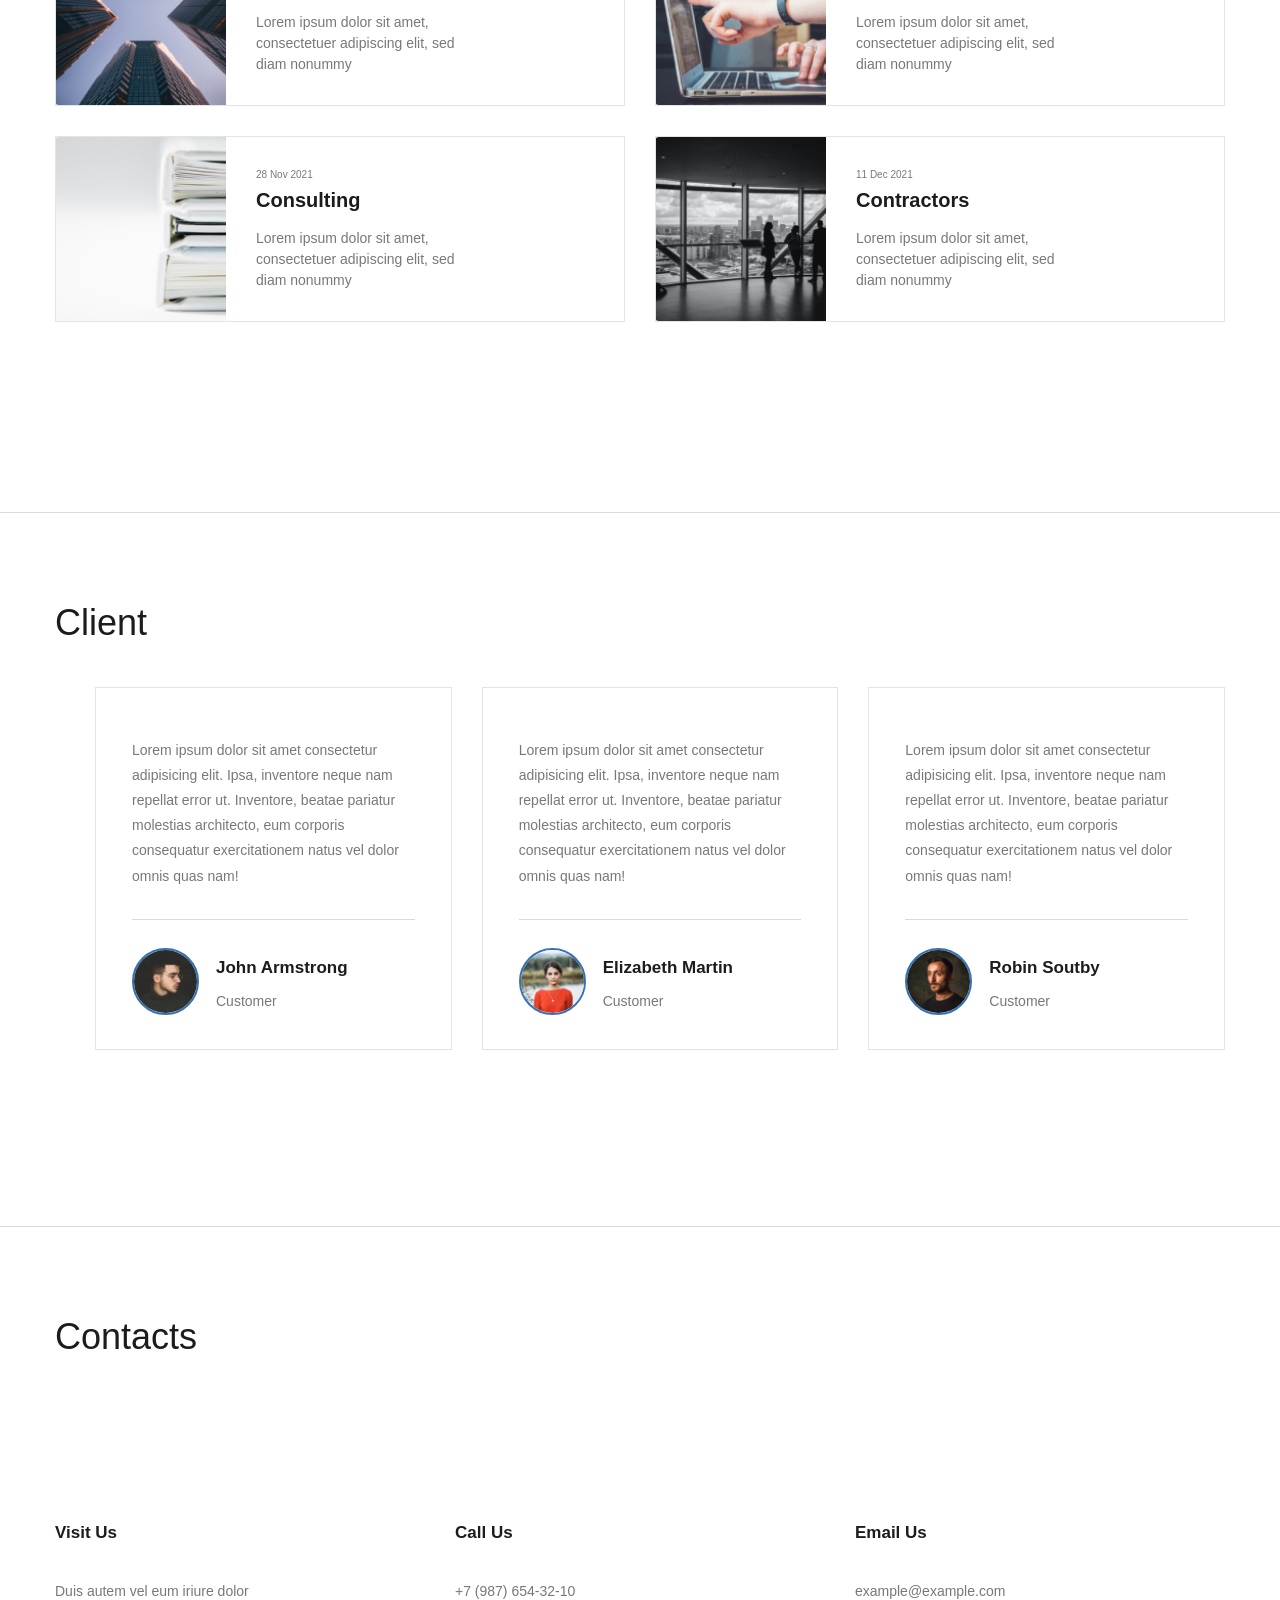
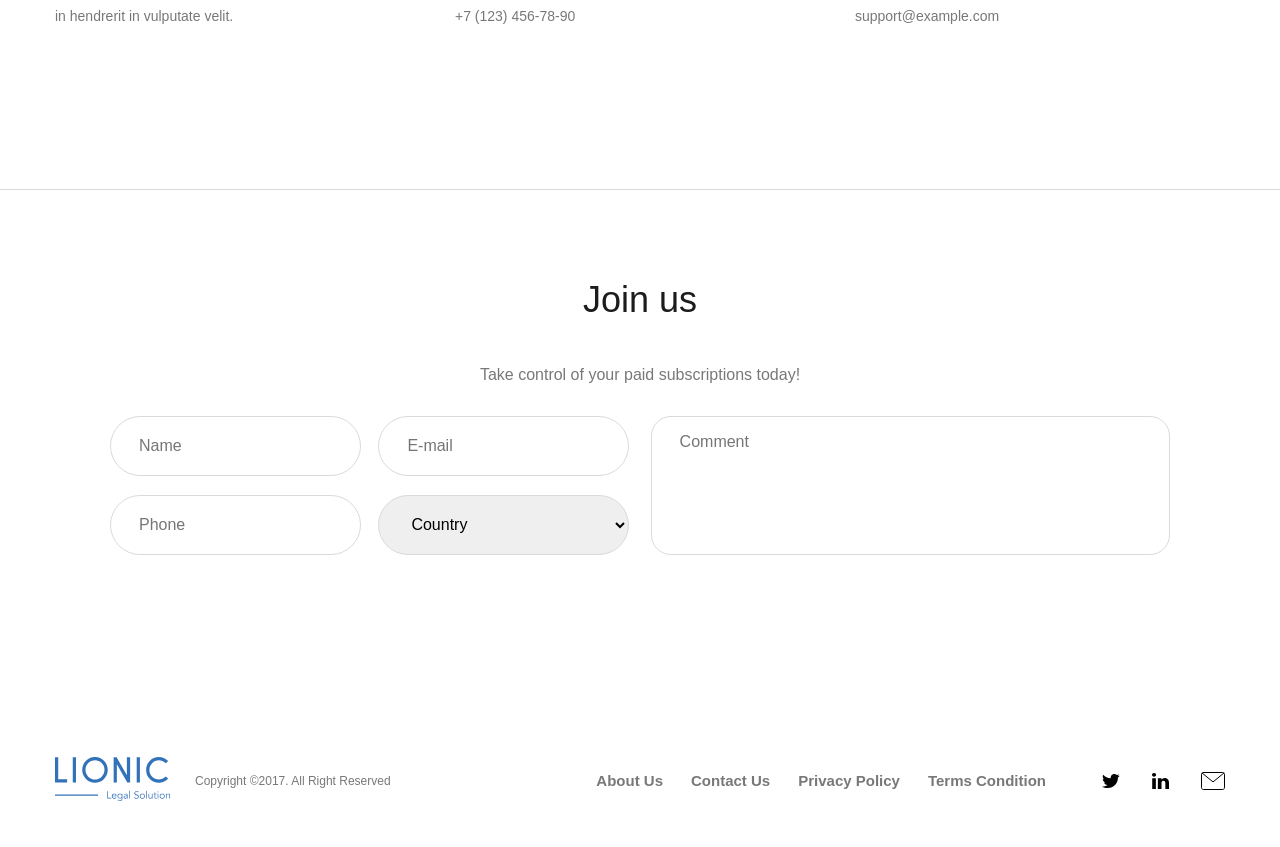
==== commit bae76c9f: "Edited files, added media.css" ====
--- a/Train/index.html
+++ b/Train/index.html
@@ -7,6 +7,7 @@
     <title>Lionic</title>
     <link rel="stylesheet" href="css/normalize.css">
     <link rel="stylesheet" href="css/style.css">
+    <link rel="stylesheet" href="css/media.css">
 </head>
 <body>
     <header class="header">
@@ -93,7 +94,7 @@
                 </h2>
 
                 <p class="section-descr services-descr">
-                    Lorem ipsum dolor sit amet consectetur adipisicing elit. Non, a nesciunt. Expedita adipisci optio exercitationem, accusantium facere eveniet dolores enim incidunt praesentium vitae illum eius aliquam hic
+                    Lionic guides you on making decisions for all aspects of your end-of-life plans.
                 </p>
 
                 <ul class="list-reset flex services-items">
--- a/Train/css/style.css
+++ b/Train/css/style.css
@@ -48,9 +48,13 @@
 }
 
 body{
-    min-width: 1200px;
+    min-width: 320px;
     font-family: "OpenSans", sans-serif;
     font-weight: 400;
+}
+
+:root{
+    --services-gap: 30px;
 }
 
 .list-reset{
@@ -71,7 +75,7 @@
 }
 
 .container{
-    width: 1200px;
+    max-width: 1200px;
     padding: 0 15px;
     margin: 0 auto;
 }
@@ -269,10 +273,10 @@
 }
 
 .services-item{
+    width: calc((100% - (var(--services-gap)* 3)) / 4);
     flex-direction: column;
     align-items: center;
     padding: 60px 30px;
-    width: 270px;
     border: 1px solid #e4e4e4;
     border-radius: 5px;
 }
@@ -330,7 +334,7 @@
 }
 
 .articles-item{
-    width: 570px;
+    width: calc((100% - var(--services-gap)) / 2);
     margin-bottom: 30px;
 }
 
@@ -435,7 +439,7 @@
 
 .clients-item{
     flex-direction: column;
-    width: 370px;
+    width: calc((100% - (var(--services-gap) * 2)) / 3);
     padding: 50px 36px;
     padding-bottom: 30px;
     border: 1px solid #e4e4e4
@@ -492,13 +496,17 @@
     border-bottom: 1px solid #dadada;
 }
 
+.contacts-title{
+    margin-bottom: 109px;
+}
+
 .contacts-address{
     font-style: normal;
 }
 
 .contacts-item{
     flex-direction: column;
-    width: 370px;
+    width: calc((100% - (var(--services-gap) * 2)) / 3);
     background-position: left top;
     background-repeat: no-repeat;
     background-size: 29px 29px;
@@ -579,6 +587,10 @@
     padding: 16px 28px;
     width: 251px;
     height: 60px;
+}
+
+.form-input:not(:nth-child(n + 2)){
+    margin-bottom: 19px;
 }
 
 .form-input:focus{
@@ -664,4 +676,37 @@
 
 .footer-contacts-logo:not(:last-child){
     margin-right: 32px;
+}
+
+.footer-list-link{
+    position: relative;
+}
+
+.footer-list-link:focus{
+    outline: 1px solid #71A7E2;
+    outline-offset: 2px;
+}
+
+.footer-list-link:hover{
+    color: #71A7E2;
+}
+
+.footer-list-link::after{
+    content: "";
+    position: absolute;
+    left: 0;
+    bottom: 0;
+    width: 100%;
+    height: 2px;
+    background-color: #3474BA;
+    opacity: 0;
+}
+
+.footer-list-link:active{
+    color: #3172b9;
+    outline: none;
+}
+
+.footer-list-link:active::after{
+    opacity: 1;
 }
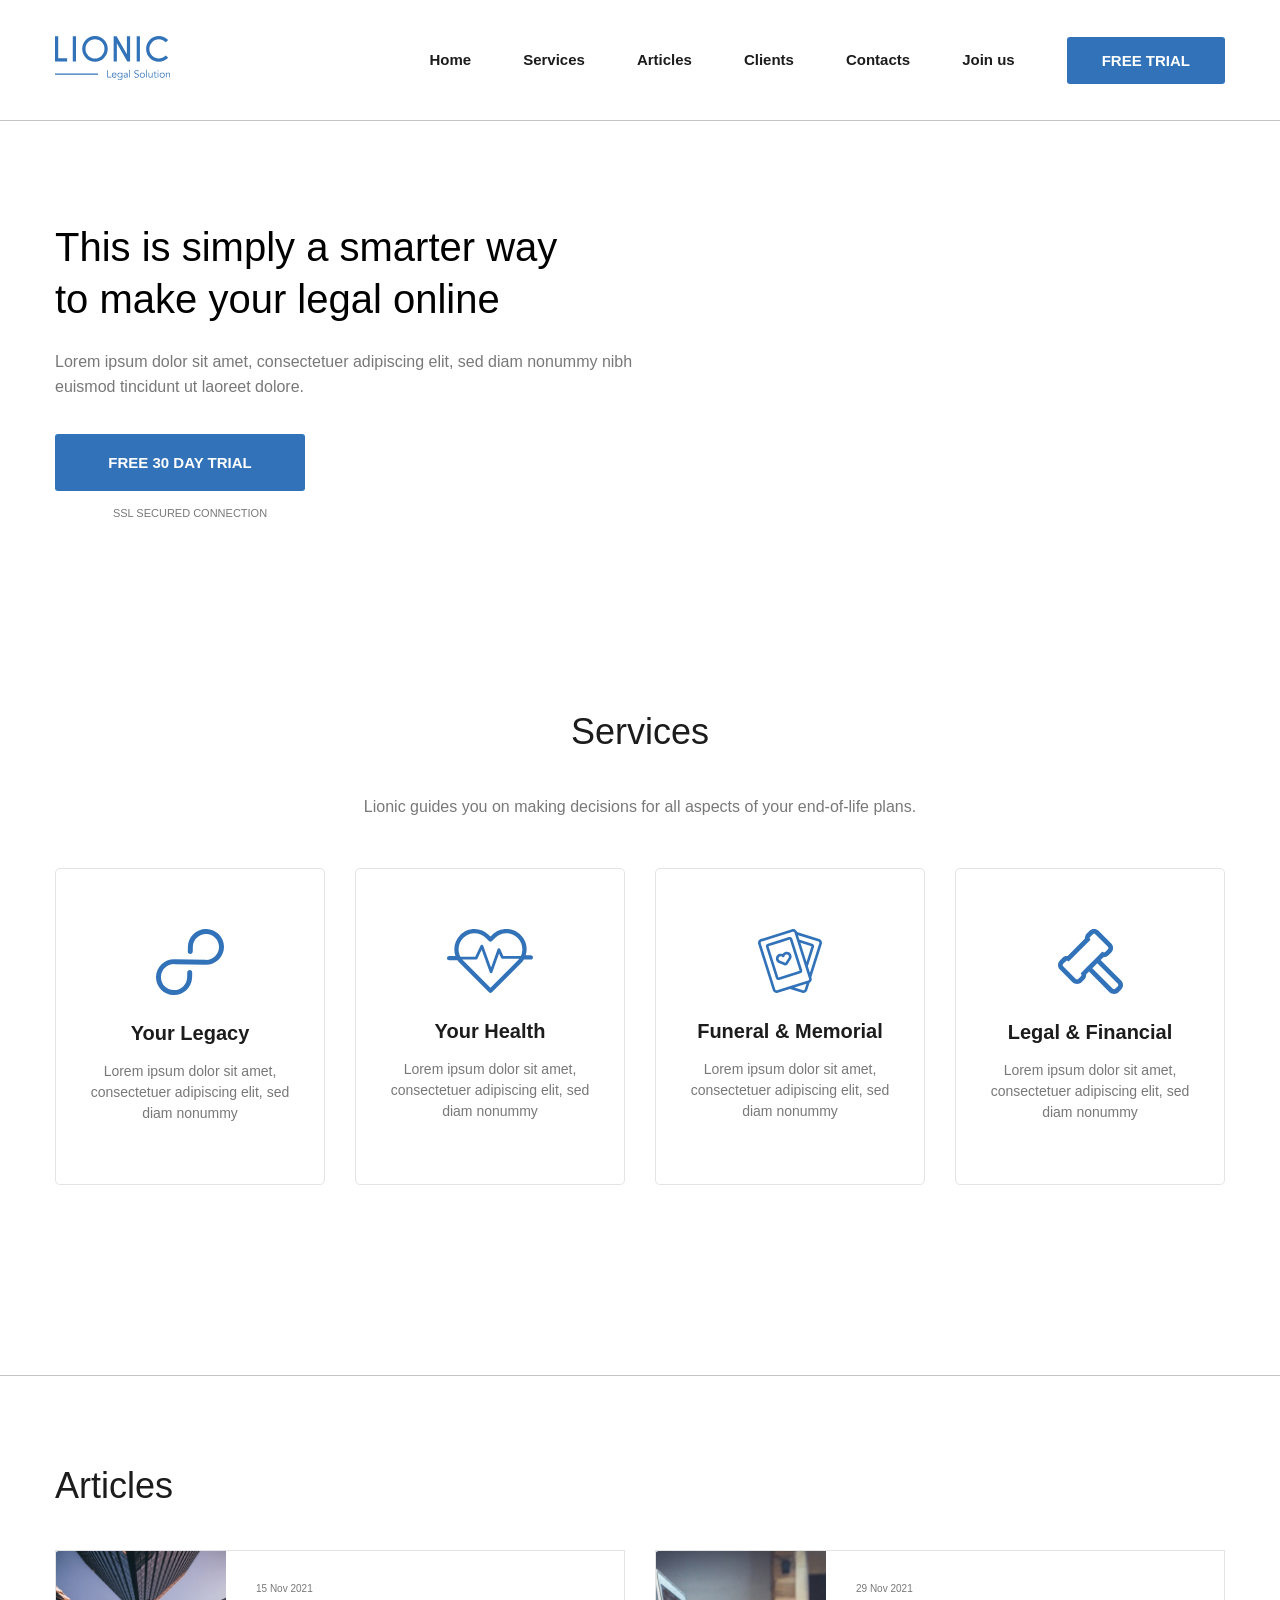
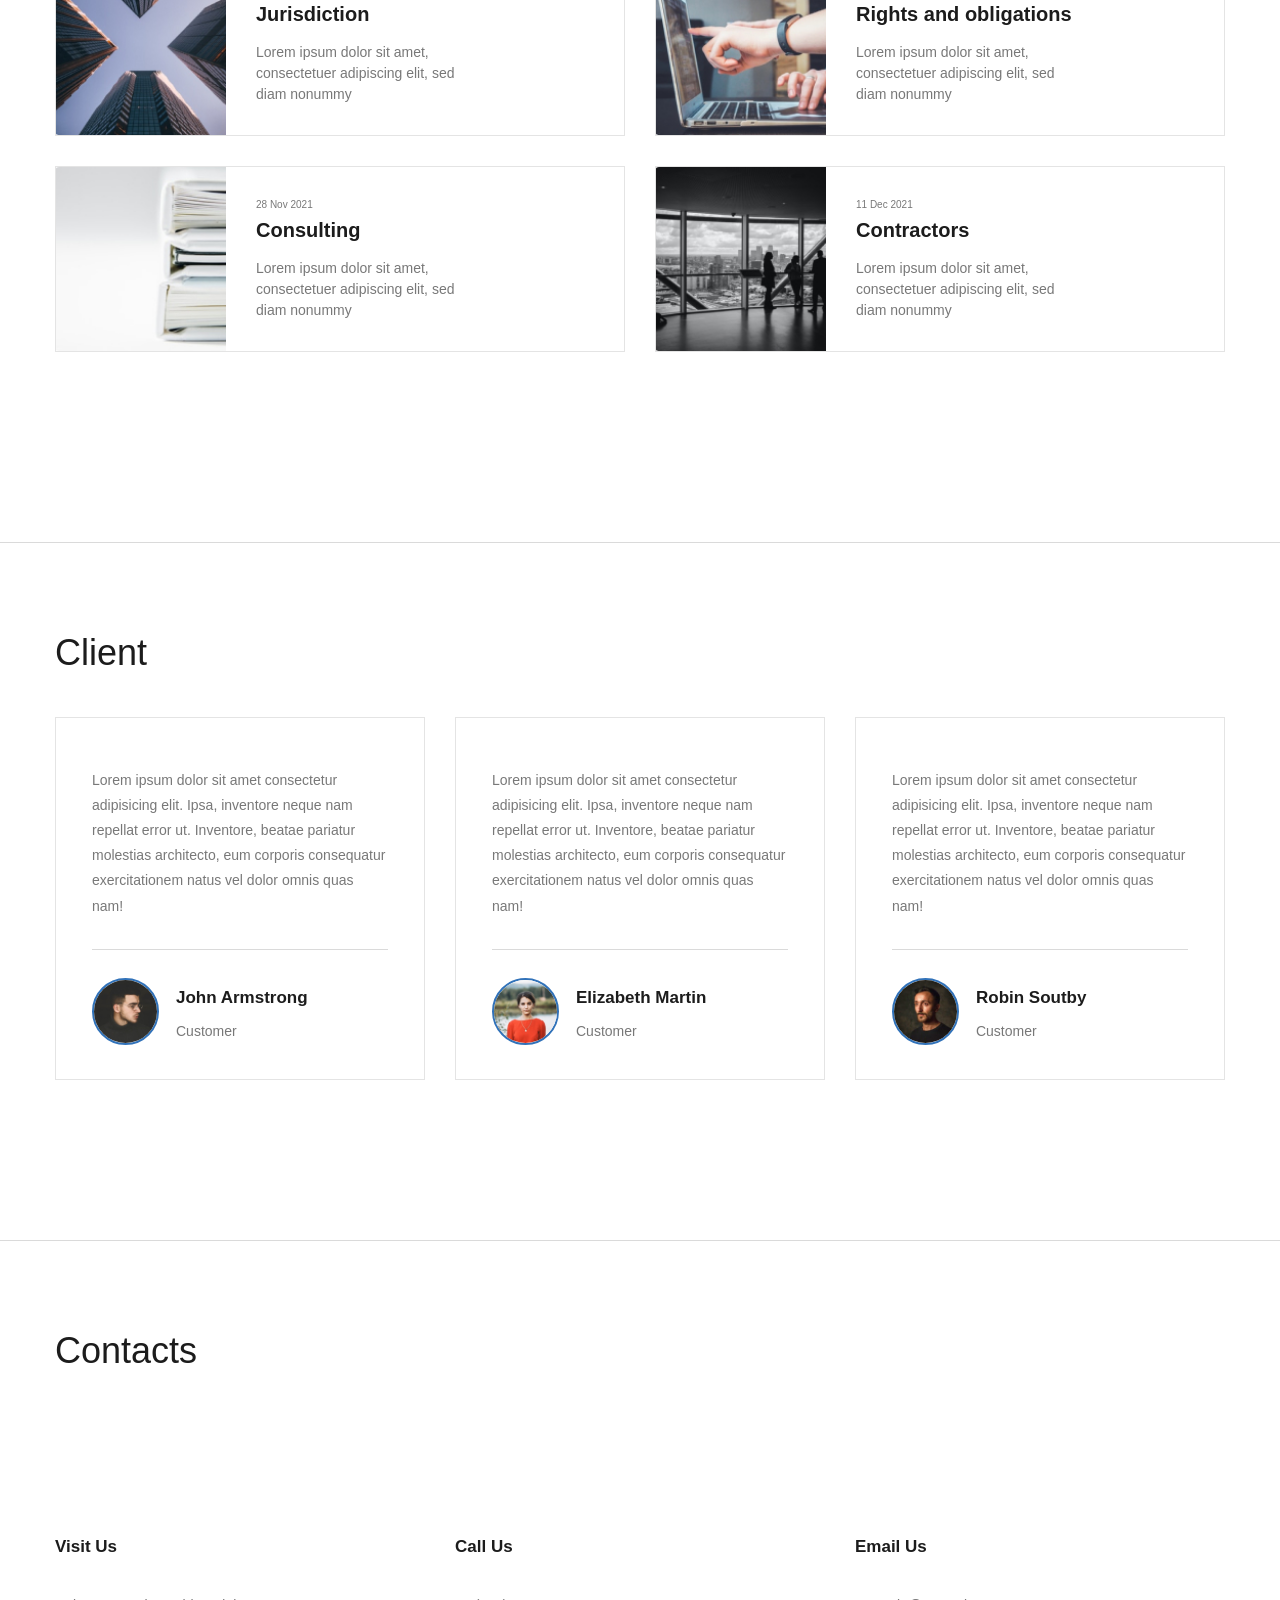
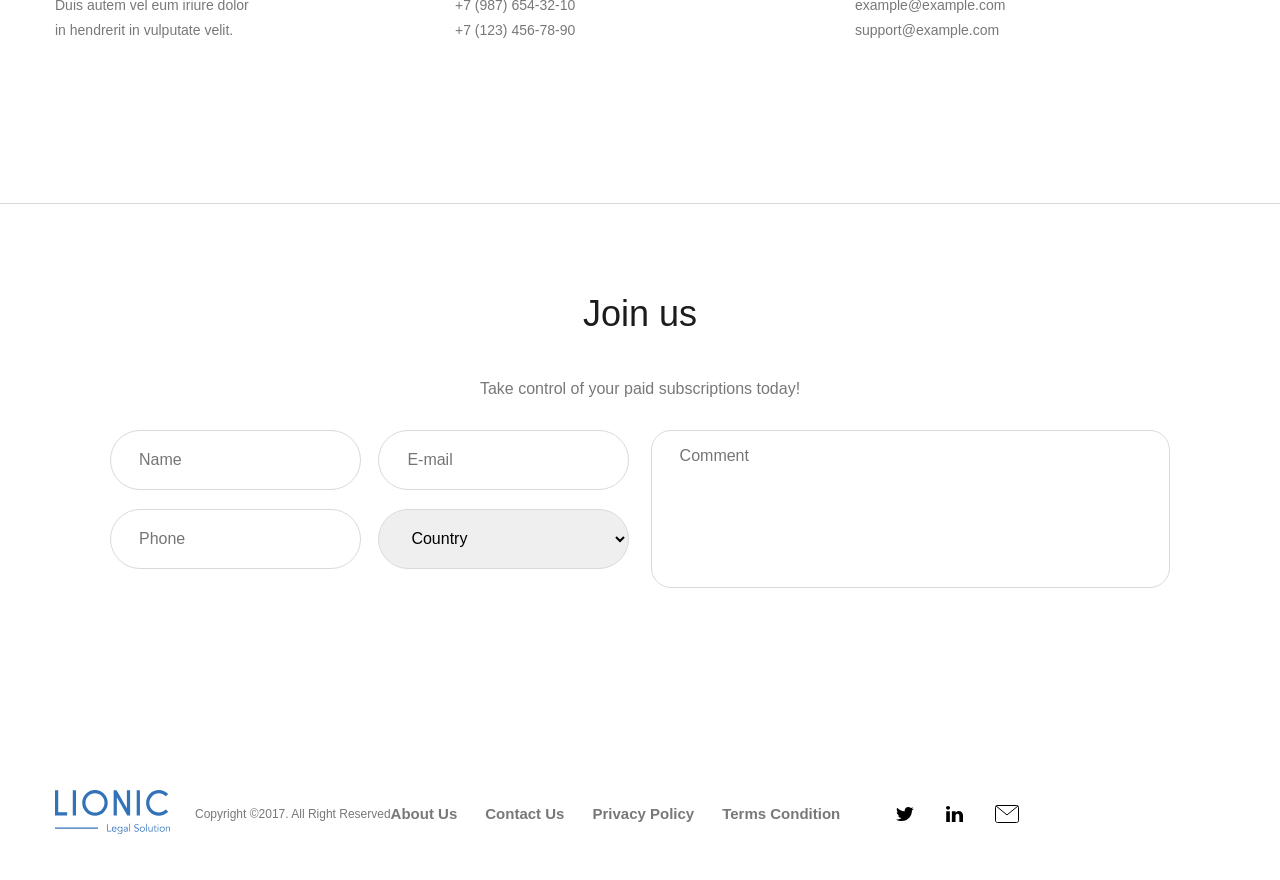
==== commit 5a5db513: "Edited files" ====
--- a/Train/index.html
+++ b/Train/index.html
@@ -58,6 +58,12 @@
 
             <button class="btn header-btn btn-reset">
                 Free trial
+            </button>
+
+            <button class="btn-reset burger">
+                <span class="burger-line"></span>
+                <span class="burger-line"></span>
+                <span class="burger-line"></span>
             </button>
         </div>
     </header>
@@ -248,7 +254,7 @@
                 Client
             </h2>
 
-            <ul class="clients-list flex">
+            <ul class="clients-list list-reset flex">
                 <li class="clients-item flex">
                     <p class="clients-item-descr">
                         Lorem ipsum dolor sit amet consectetur adipisicing elit. Ipsa, inventore neque nam repellat error ut. Inventore, beatae pariatur molestias architecto, eum corporis consequatur exercitationem natus vel dolor omnis quas nam!
@@ -384,40 +390,45 @@
 
     <footer class="footer">
         <div class="container flex footer-container"> 
-            <a href="#" class="footer-logo-link">
-                <img src="img/logo.svg" class="footer-logo-img" alt="logo">
-            </a>
-            <small class="footer-copyright">Copyright &copy;2017. All Right Reserved</small>
-            <nav class="footer-nav">
-            <ul class="footer-list list-reset flex">
-                <li class="footer-list-item">
-                    <a href="#" class="footer-list-link">
-                        About Us
-                    </a>
-                </li>
-
-                <li class="footer-list-item">
-                    <a href="#contacts" class="footer-list-link">
-                        Contact Us
-                    </a>
-                </li>
-
-                <li class="footer-list-item">
-                    <a href="#" class="footer-list-link">
-                        Privacy Policy
-                    </a>
-                </li>
-
-                <li class="footer-list-item">
-                    <a href="#" class="footer-list-link">
-                        Terms Condition
-                    </a>
-                </li>
-            </ul>
-            </nav>
-            <img src="img/twitter-logo.svg" alt="Twitter Logo" class="footer-contacts-logo">
-            <img src="img/linkedin-logo.svg" alt="Linkedin Logo" class="footer-contacts-logo">
-            <img src="img/mail-logo.svg" alt="Mail Logo" class="footer-contacts-logo">
+            <div class="footer-left flex">
+                <a href="#" class="footer-logo-link">
+                    <img src="img/logo.svg" class="footer-logo-img" alt="logo">
+                </a>
+                <small class="footer-copyright">Copyright &copy;2017. All Right Reserved</small>
+            </div>
+
+            <div class="footer-right flex">
+                <nav class="footer-nav">
+                <ul class="footer-list list-reset flex">
+                    <li class="footer-list-item">
+                        <a href="#" class="footer-list-link">
+                            About Us
+                        </a>
+                    </li>
+
+                    <li class="footer-list-item">
+                        <a href="#contacts" class="footer-list-link">
+                            Contact Us
+                        </a>
+                    </li>
+
+                    <li class="footer-list-item">
+                        <a href="#" class="footer-list-link">
+                            Privacy Policy
+                        </a>
+                    </li>
+
+                    <li class="footer-list-item">
+                        <a href="#" class="footer-list-link">
+                            Terms Condition
+                        </a>
+                    </li>
+                </ul>
+                </nav>
+                <img src="img/twitter-logo.svg" alt="Twitter Logo" class="footer-contacts-logo">
+                <img src="img/linkedin-logo.svg" alt="Linkedin Logo" class="footer-contacts-logo">
+                <img src="img/mail-logo.svg" alt="Mail Logo" class="footer-contacts-logo">
+            </div>
         </div>
     </footer>
 </body>
--- a/Train/css/style.css
+++ b/Train/css/style.css
@@ -210,7 +210,7 @@
 }
 
 .hero-content{
-    max-width: 50%;
+    width: 50%;
     flex-direction: column;
     align-items: flex-start;
 }
@@ -300,6 +300,7 @@
 }
 
 .services-item-title{
+    text-align: center;
     margin: 0;
     margin-bottom: 15px;
     font-weight: 600;
@@ -343,7 +344,6 @@
 }
 
 .blog-preview{
-    overflow: hidden;
     border: 1px solid #e4e4e4;
 }
 
@@ -581,16 +581,13 @@
 }
 
 .form-input{
+    margin-bottom: 19px;
     border: 1px solid #dadada;
     border-radius: 50px;
     box-sizing: border-box;
     padding: 16px 28px;
     width: 251px;
     height: 60px;
-}
-
-.form-input:not(:nth-child(n + 2)){
-    margin-bottom: 19px;
 }
 
 .form-input:focus{
@@ -647,6 +644,14 @@
 }
 
 .footer-container{
+    align-items: center;
+}
+
+.footer-left{
+    align-items: center;
+}
+
+.footer-right{
     align-items: center;
 }
 
@@ -709,4 +714,20 @@
 
 .footer-list-link:active::after{
     opacity: 1;
+}
+
+.burger{
+    display: none;
+}
+
+.services-items{
+    flex-wrap: wrap;
+}
+
+.services-item{
+    margin-bottom: var(--services-gap);
+}
+
+.services-item:not:nth-child(4n){
+    margin-right: 0;
 }
--- a/Train/css/media.css
+++ b/Train/css/media.css
@@ -0,0 +1,400 @@
+@media (max-width: 1024px){
+    .form-input,
+    .form-select {
+        width: 100%;
+    }
+}
+
+@media (max-width: 992px){
+    .header-nav{
+        display: none;
+    }
+
+    .header-btn{
+        margin-right: 7px;
+        padding: 12px 35px;
+    }
+
+    .burger{
+       position: relative;
+       display: block;
+       width: 40px;
+       height: 40px;
+       border: 1px solid currentColor;
+       border-radius: 3px;
+       color: #3172b9;
+    }
+
+    .burger-line{
+        position: absolute;
+        left: 50%;
+        width: 20px;
+        height: 2px;
+        border-radius: inherit;
+        background-color: currentColor;
+        transform: translateX(-50%);
+    }
+
+    .burger-line:first-child{
+        top: 13px;
+    }
+
+    .burger-line:last-child{
+        bottom: 13px;
+    }
+
+    .burger-line:nth-child(2){
+        top: 50%;
+        transform: translateX(-50%) translateY(-50%);
+    }
+
+    .hero-content{
+        width: 75%;
+    }
+
+    .services-items{
+        flex-wrap: wrap;
+    }
+
+    .services-item{
+        margin-bottom: var(--services-gap);
+        width: calc((100% - (var(--services-gap))) / 2);
+    }
+
+    .services-item:not(:nth-child(4n)){
+        margin-right: 0;
+    }
+
+    .services-item:not(:nth-child(2n)){
+        margin-right: var(--services-gap);
+    }
+
+    .blog-preview{
+        height: 100%;
+    }
+
+    .form{
+        padding: 0;
+    }
+
+    .footer-container{
+        flex-direction: column;
+    }
+
+    .footer-left{
+        margin-bottom: var(--services-gap);
+    }
+
+    .clients-item{
+        padding: 20px;
+    }
+}
+
+@media (max-width: 768px){
+    .blog-preview-link{
+        flex-direction: column;
+    }
+
+    .clients-list{
+        flex-wrap: wrap;
+        justify-content: space-between;
+    }
+
+    .clients-item:not(:nth-child(3n)){
+        margin-right: 0;
+    }
+
+    .clients-item{
+        margin-bottom: var(--services-gap);
+        width: calc((100% - var(--services-gap)) / 2);
+    }
+
+    .clients-item:last-child{
+        margin: 0 auto;
+    }
+
+    .footer-nav .footer-list-item:not(:last-child){
+        margin-right: 18px;
+    }
+}
+
+@media (max-width: 576px){
+    :root{
+        --services-gap: 16px;
+    }
+
+    .header{
+        padding: 15px 0;
+    }
+
+    .header-logo{
+        width: 80px;
+    }
+
+    .header-btn{
+        padding: 12px 21px;
+    }
+
+    .hero{
+        padding: 29px;
+        background-image: none;
+        padding-bottom: 0;
+    }
+
+    .hero-content{
+        width: 100%;
+    }
+
+    .hero-title{
+        margin-bottom: 15px;
+    }
+
+    .hero-descr{
+        margin-bottom: 16px;
+    }
+
+    .hero-wrapper{
+        width: 100%;
+    }
+
+    .hero-btn{
+        width: 100%;
+    }
+
+    .secttion-offset{
+        padding: 60px 0;
+    }
+
+    .services-title{
+        margin-bottom: 16px;
+        text-align: left;
+    }
+
+    .services-descr{
+        text-align: left;
+        margin-bottom: 37px;
+        line-height: 22px;
+    }
+
+    .services-item{
+        margin-bottom: 20px;
+        padding: 15px;
+        min-height: 222px;
+    }
+
+    .services-item-icon{
+        width: 42px;
+        height: 42px;
+        margin-bottom: 15px;
+    }
+
+    .services-item-title{
+        margin-bottom: 3px;
+        font-size: 16px;
+        line-height: 130%;
+    }
+
+    .services-item-descr{
+        font-size: 12px;
+        line-height: 150%;
+    }
+
+    .services-items{
+        margin-bottom: 0;
+    }
+
+    .articles-title{
+        margin-bottom: 15px;
+    }
+
+    .articles-item:not(:nth-child(2n)){
+        margin-right: 0;
+    }
+
+    .articles-item{
+        width: 100%;
+    }
+
+    .blog-preview-link{
+        width: 100%;
+        flex-direction: row;
+        align-items: center;
+    }
+
+    .blog-preview-image{
+        flex-shrink: 0;
+        width: 86px;
+        height: 100%;
+    }
+
+    .blog-preview{
+        min-height: 191px;
+    }
+
+    .blog-preview-text{
+        padding: 15px;
+        padding-top: 15px;
+        padding-bottom: 10px;
+    }
+
+    .blog-review-title{
+        margin-bottom: 2px;
+    }
+
+    .articles-list{
+        margin-bottom: calc(-1 * var(--services-gap));
+    }
+
+    .clients-list{
+        margin-bottom: -13px;
+    }
+
+    .clients-item{
+        width: 100%;
+        margin-bottom: 13px;
+    }
+
+    .clients-title{
+        margin-bottom: 16px;
+    }
+
+    .clients-post{
+        display: inline-block;
+        transform: translateY(-7px);
+    }
+
+    .contacts-title{
+        margin-bottom: 12px;
+    }
+
+    .contact-list{
+        margin-bottom: -30px;
+        flex-wrap: wrap;
+    }
+
+    .contacts-item:not(:last-child){
+        margin-right: 0;
+    }
+
+    .contacts-item{
+        padding-top: 40px;
+        margin-bottom: 30px;
+        width: 100%;
+    }
+
+    .contacts-item-caption{
+        margin-bottom: 9px;
+    }
+    .join-us-title{
+        margin-bottom: 15px;
+        text-align: left;
+    }
+
+    .join-us-descr{
+        text-align: left;
+    }
+
+    .form-top{
+        flex-wrap: wrap;
+        margin-bottom: 10px;
+    }
+
+    .form-left{
+        width: 100%;
+        margin-bottom: 15px;
+    }
+
+    .form-right{
+        width: 100%;
+    }
+
+    .form-input{
+        margin-bottom: 15px;
+        padding-left: 19px;
+    }
+
+    .form-select{
+        padding-left: 19px;
+        padding-right: 19px;
+    }
+
+    .form-textarea{
+        min-height: 240px;
+        padding-left: 19px;
+        padding-right: 19px;
+    }
+
+    .footer-container{
+        flex-direction: column-reverse;
+    }
+
+    .footer{
+        padding: 30px 0;
+        padding-bottom: 0;
+    }
+
+    .footer-left{
+        width: 100%;
+        margin-bottom: 0;
+    }
+
+    .footer-nav .footer-list{
+        flex-wrap: wrap;
+    }
+
+    .footer-nav .footer-list-link{
+        font-size: 15px;
+        line-height: 20px;
+        margin-bottom: 10px;
+    }
+
+    .footer-nav{
+        margin-right: 0;
+        width: 100%;
+    }
+
+    .footer-right{
+        margin-bottom: 28px;
+        flex-wrap: wrap;
+    }
+
+    .footer-nav .footer-list-item:not(:last-child){
+        margin-right: 32px;
+    }
+
+    .footer-nav .footer-list-item{
+        margin-bottom: 16px;
+    }
+
+    .footer-contacts-logo:not(:last-child){
+        margin-right: 32px;
+    }
+
+    .footer-logo-link{
+        margin-right: 0;
+        width: 80px;
+        margin-bottom: 27px;
+    }
+
+    .footer-left{
+        flex-wrap: wrap;
+    }
+
+    .footer-copyright{
+        position: relative;
+        width: 100%;
+        text-align: center;
+        display: block;
+        padding: 15px 0;
+    }
+
+    .footer-copyright::before{
+        content: "";
+        position: absolute;
+        top: 0;
+        height: 1px;
+        left: -15px;
+        width: calc(100% + 30px);
+        background-color: #c4c4c4;
+    }
+}
